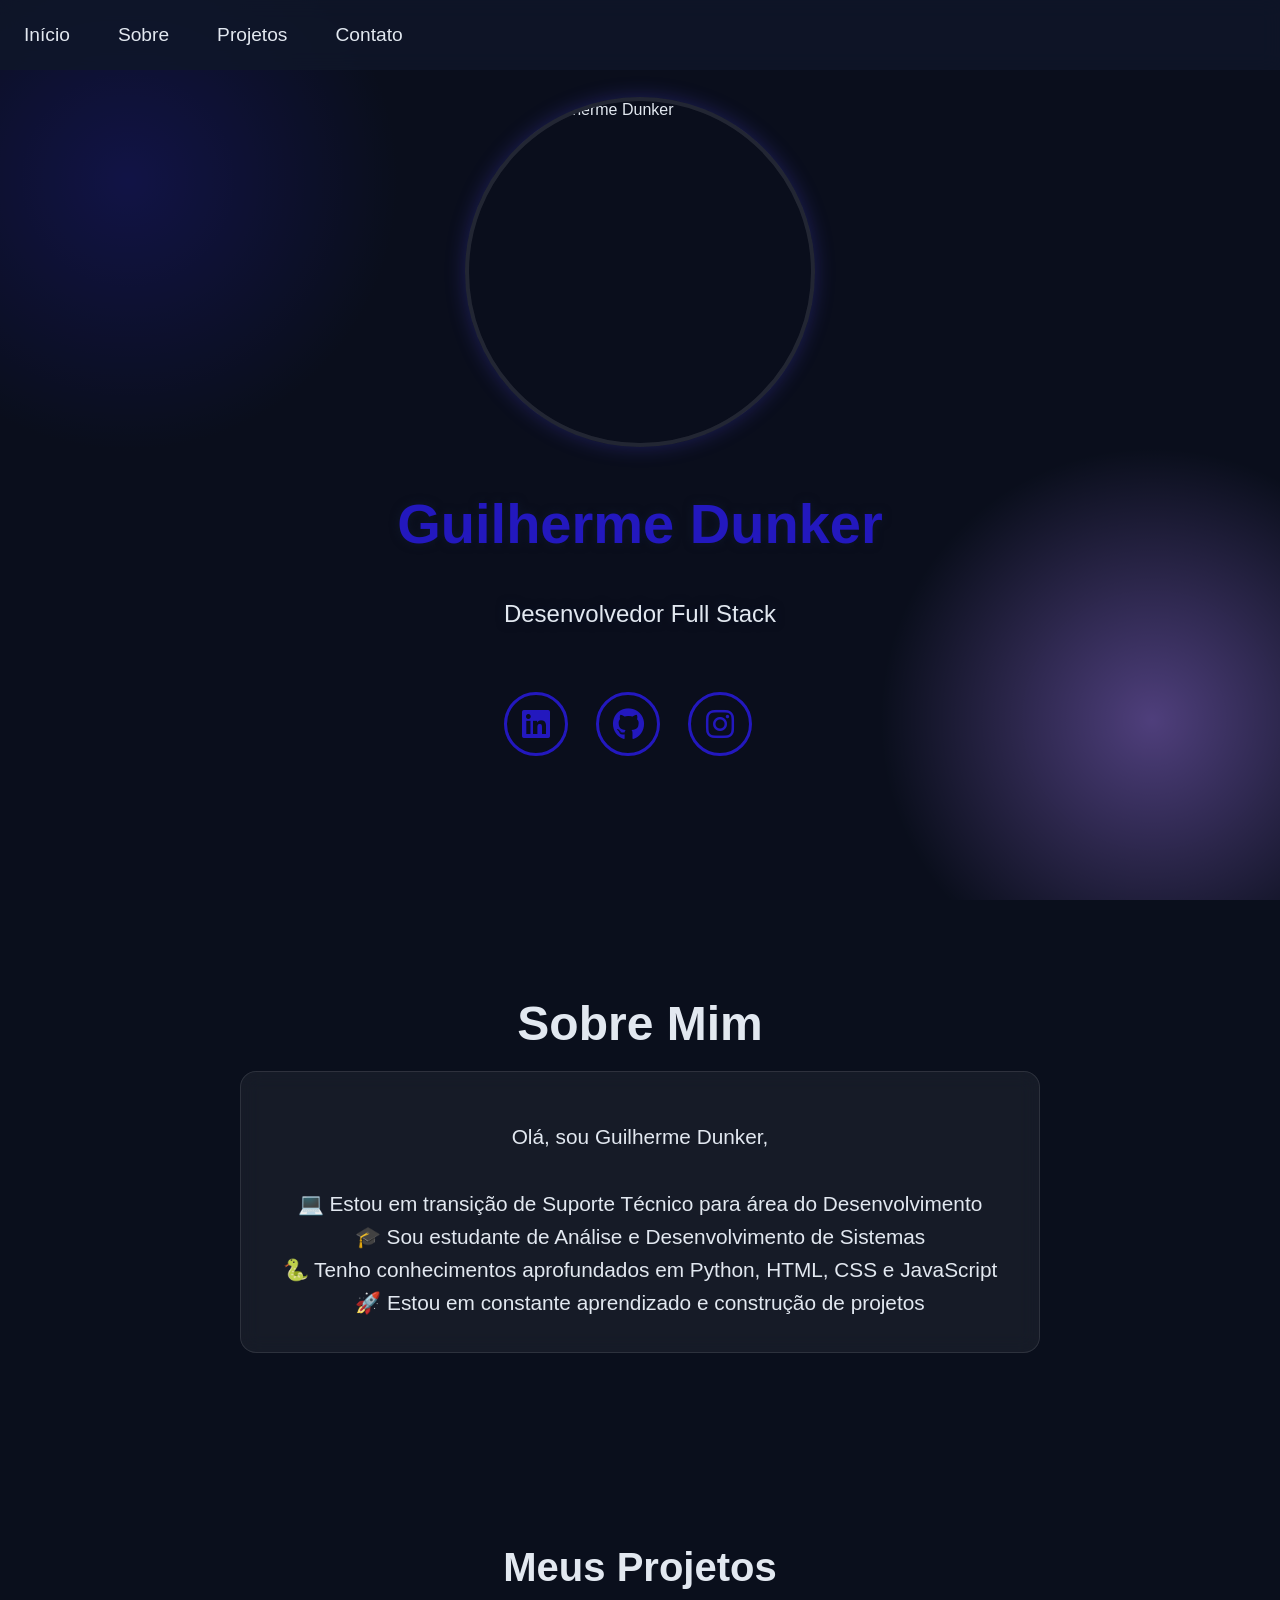
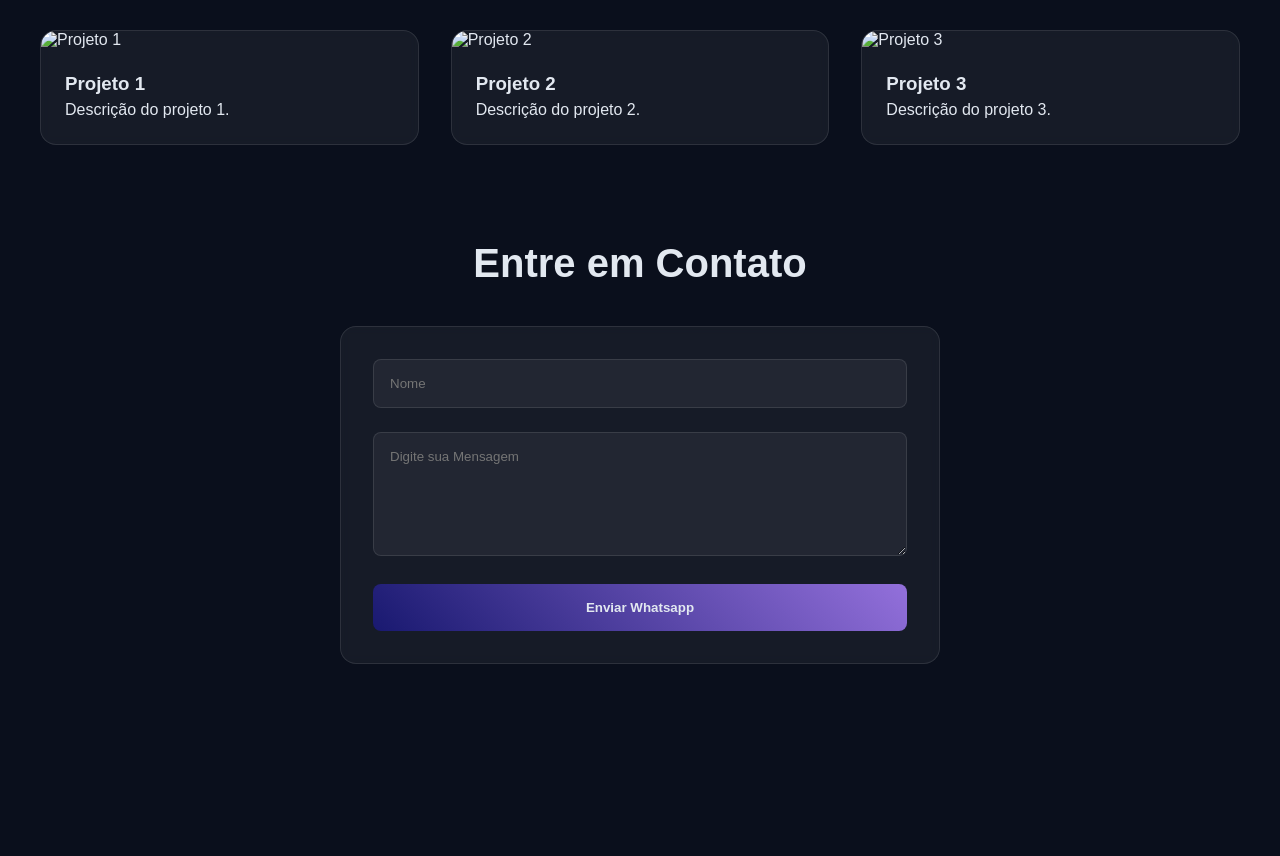
==== index.html @ 394ce0a0 "Add files via upload" ====
<!doctype html>
<html lang="pt-br">
  <head>
    <meta charset="UTF-8" />
    <meta name="viewport" content="width=device-width, initial-scale=1.0" />
    <link rel="stylesheet" href="style.css">
    <link
      rel="stylesheet"
      href="https://cdnjs.cloudflare.com/ajax/libs/font-awesome/6.5.2/css/all.min.css"
    />
    <title>Guilherme Dunker</title>
  </head>
  <body>
    <div class="particulas"></div>

    <nav class="navegacao">
      <ul class="menu">
        <li>
          <a href="#inicio" class="menu-link">Início</a>
        </li>
        <li>
          <a href="#sobre" class="menu-link">Sobre</a>
        </li>
        <li>
          <a href="#projetos" class="menu-link">Projetos</a>
        </li>
        <li>
          <a href="#contatos" class="menu-link">Contato</a>
        </li>
      </ul>
    </nav>

    <main id="inicio" class="cabecalho">
        <img src="./img/guilherme.jpeg" alt="Foto de Guilherme Dunker" class="foto-perfil"/>
        <h1>Guilherme Dunker</h1>
        <p class="cabecalho-sub-titulo">Desenvolvedor Full Stack</p>
        <div class="social-icons">
          <a href="https://www.linkedin.com/in/guilhermedunker/" target="_blank" rel="noopener noreferrer">
            <i class="fa-brands fa-linkedin"></i>
          </a>
          <a href="https://github.com/DunkerY" target="_blank" rel="noopener noreferrer">
            <i class="fa-brands fa-github"></i>
          </a>
          <a href="https://www.instagram.com/dunker_y/" target="_blank" rel="noopener noreferrer">
            <i class="fa-brands fa-instagram"></i>
          </a>
        </div>
    </main>
    <section id="sobre" class="sobre">
      <h2 class="sobre-titulo">Sobre Mim</h2>
      <div class="sobre-caixa">
        <p class="sobre-paragrafo">
          Olá, sou Guilherme Dunker,
          <br />
          <br />
          💻 Estou em transição de Suporte Técnico para área do Desenvolvimento
          <br />
          🎓 Sou estudante de Análise e Desenvolvimento de Sistemas
          <br />
          🐍 Tenho conhecimentos aprofundados em Python, HTML, CSS e JavaScript
          <br />
          🚀 Estou em constante aprendizado e construção de projetos
        </p>
      </div>
    </section>

    <section id="projetos" class="projetos">
      <h2 class="projetos-titulo">Meus Projetos</h2>
      <div class="projetos-caixa">

        <div class="projetos-card">
          <img src="./img/projeto1.jpg" alt="Projeto 1" class="projetos-imagem"/>
          <div class="caixa-textos-projeto">
            <h3 class="info-projetos">Projeto 1</h3>
            <p class="paragrafo-projetos">Descrição do projeto 1.</p>
          </div>
        </div>
        <div class="projetos-card">
          <img src="./img/projeto2.jpg" alt="Projeto 2" class="projetos-imagem"/>
          <div class="caixa-textos-projeto">
            <h3 class="info-projetos">Projeto 2</h3>
            <p class="paragrafo-projetos">Descrição do projeto 2.</p>
          </div>
        </div>
        <div class="projetos-card">
          <img src="./img/projeto3.jpg" alt="Projeto 3" class="projetos-imagem"/>
          <div class="caixa-textos-projeto">
            <h3 class="info-projetos">Projeto 3</h3>
            <p class="paragrafo-projetos">Descrição do projeto 3.</p>
          </div>
        </div>
      </div>


      <section id="contatos" class="contatos">
        <h2 class="contatos-titulo">Entre em Contato</h2>
        <form class="formulario-contato" id="formulario" onsubmit="enviarWhats(event)">
            <div class="grupo-form">
                <input placeholder="Nome" class="campo-form" id="nome">
            </div>
            <div class="grupo-form">
                <textarea class="campo-form" placeholder="Digite sua Mensagem" rows="6" id="mensagem"></textarea>
            </div>

            <button type="submit" class="botao-form">Enviar Whatsapp

            </button>
        </form>
      </section>

      <script>
        function enviarWhats(event) {
            event.preventDefault();
        const nome = document.getElementById('nome');
        const mensagem = document.getElementById('mensagem');
        const telefone = '5551999508807'
        const texto = `Olá, me chamo ${nome.value}, ${mensagem.value}`
        const msgFormatada = encodeURIComponent(texto);
        const url = `https://wa.me/${telefone}?text=${msgFormatada}`;
        window.open(url, '_blank');
        }


      </script>
  </body>
</html>
---- style.css ----
* {
  margin: 0;
  padding: 0;
  box-sizing: border-box;
  font-family: Verdana, sans-serif;
}

html {
  scroll-behavior: smooth;
}

:root {
  --primaria: #191970;
  --secundaria: #9370db;
  --escuro: #0f172a;
  --maisEscuro: #0a0f1c;
  --claro: #e2e8f0;
  --vidro: rgba(255, 255, 255, 0.1);
}

body {
  background: var(--maisEscuro);
  color: var(--claro);
}

.navegacao {
  position: fixed;
  top: 0;
  left: 0;
  width: 100%;
  background: rgb(15, 23, 42, 0.8);
  backdrop-filter: blur(10px);
  z-index: 100;
  display: flex;
  justify-content: space-between;
  align-items: center;
  padding: 1.5rem;
}

.menu {
  display: flex;
  justify-content: center;
  list-style: none;
  gap: 3rem;
}

.menu-link {
  text-decoration: none;
  color: var(--claro);
  font-size: 1.2rem;
  font-weight: 500;
  position: relative;
  padding: 0.5rem 0;
}

.menu-link::after {
  content: "";
  position: absolute;
  left: 0;
  bottom: 0;
  width: 0%;
  height: 2px;
  background: linear-gradient(90deg, var(--primaria), var(--secundaria));
  transition: width 0.3s ease;
}

.menu-link:hover::after {
  width: 100%;
}

.cabecalho {
  min-height: 100vh;
  display: flex;
  justify-content: center;
  align-items: center;
  flex-direction: column;
  gap: 1rem;
}

.foto-perfil {
  width: 350px;
  height: 350px;
  box-shadow: 0 0 20px rgba(79, 70, 229, 0.3);
  border-radius: 50%;
  border: 4px solid var(--vidro);
  animation: flutuar 5s ease-in-out infinite;
}

h1 {
  font-size: 3.5rem;
  color: #2318be;
  font-weight: bold;
  margin: 20px;
  padding: 0.5rem;
  border-radius: 8px;
  text-shadow: var(--escuro) 0px 0px 10px;
}

.cabecalho-sub-titulo {
  font-size: 1.5rem;
  color: var(--claro);
  font-weight: 500;
  text-shadow: var(--escuro) 0px 0px 10px;
}

.social-icons a {
  display: inline-flex;
  justify-content: center;
  align-items: center;
  width: 4rem;
  height: 4rem;
  background-color: transparent;
  border: 0.2rem solid #2318be;
  font-size: 2rem;
  border-radius: 50%;
  margin: 3rem 1.5rem 3rem 0;
  transition: 0.3s ease;
  color: #2318be;
  text-decoration: none;
}

.social-icons a:hover {
  color: black;
  transform: scale(1.3) translateY(-5px);
  background-color: #2318be;
  box-shadow: 0 0 25px #2318be;
}
.sobre {
  padding: 6rem 2rem;
}

.sobre-titulo {
  font-size: 3rem;
  color: var(--claro);
  font-weight: bold;
  text-align: center;
  margin-bottom: 20px;
}

.sobre-caixa {
  padding: 2rem;
  max-width: 800px;
  margin: 0 auto;
  border-radius: 16px;
  border: 1px solid var(--vidro);
  backdrop-filter: blur(10px);
  background: rgba(255, 255, 255, 0.05);
}

.sobre-paragrafo {
  text-align: center;
  font-size: 1.3rem;
  color: var(--claro);
  line-height: 1.6;
  margin-top: 1rem;
}

.projetos {
  padding: 6rem 2rem;
}

.projetos-titulo {
  text-align: center;
  font-size: 2.5rem;
  margin-bottom: 40px;
}

.projetos-card:hover {
  box-shadow: 0 10px 20px rgba(79, 70, 229, 0.2);
  transform: translateY(-10px) scale(1.03);
}
.projetos-caixa {
  display: grid;
  grid-template-columns: repeat(auto-fit, minmax(300px, 1fr));
  gap: 2rem;
  max-width: 1200px;
  margin: 0 auto;
}

.projetos-imagem {
  height: 200px;
  width: 100%;
  object-fit: cover;
}

.info-projetos {
  margin-bottom: 5px;
}

.projetos-card {
  background: rgba(255, 255, 255, 0.05);
  border-radius: 16px;
  backdrop-filter: blur(5px);
  border: 1px solid var(--vidro);
  overflow: hidden;
  transition: all 0.5s ease;
  cursor: pointer;
}

.paragrafo-projetos {
  color: rgba (226, 232, 240, 0.8);
  line-height: 1.25rem;
}

.caixa-textos-projeto {
  padding: 1.5rem;
}

.contatos {
  padding: 6rem 2rem;
}

.contatos-titulo {
  text-align: center;
  font-size: 2.5rem;
  margin-bottom: 40px;
}

.formulario-contato {
  max-width: 600px;
  margin: 0 auto;
  background: rgba(255, 255, 255, 0.05);
  backdrop-filter: blur(5px);
  padding: 2rem;
  border: 1px solid var(--vidro);
  border-radius: 16px;
}

.grupo-form {
  margin-bottom: 1.5rem;
}

.campo-form {
  width: 100%;
  padding: 1rem;
  background: rgba(255, 255, 255, 0.05);
  border-radius: 8px;
  color: var(--claro);
  border: 1px solid var(--vidro);
  outline: none;
}

.campo-form:focus {
  border-color: var(--secundaria);
  box-shadow: 0 0 10px rgba(79, 70, 229, 0.3);
}

.botao-form {
  color: var(--claro);
  background: linear-gradient(45deg, var(--primaria), var(--secundaria));
  border: none;
  border-radius: 8px;
  padding: 1rem 2rem;
  cursor: pointer;
  font-weight: bold;
  width: 100%;
  transition: all 0.5 ease;
}

.botao-form:hover {
  transform: translateY(-4px);
  box-shadow: 0 5px 15px rgba(79, 70, 229, 0.4);
}

.particulas {
  position: fixed;
  top: 0;
  left: 0;
  width: 100%;
  height: 100%;
  z-index: -1;
  opacity: 0.5;
  background:
    radial-gradient(circle at 10% 20%, var(--primaria) 0%, transparent 20%),
    radial-gradient(circle at 90% 80%, var(--secundaria) 0%, transparent 20%),
    var(--maisEscuro);
}

@keyframes flutuar {
  0%,
  100% {
    transform: translateY(0);
  }
  50% {
    transform: translateY(-20px);
  }
}
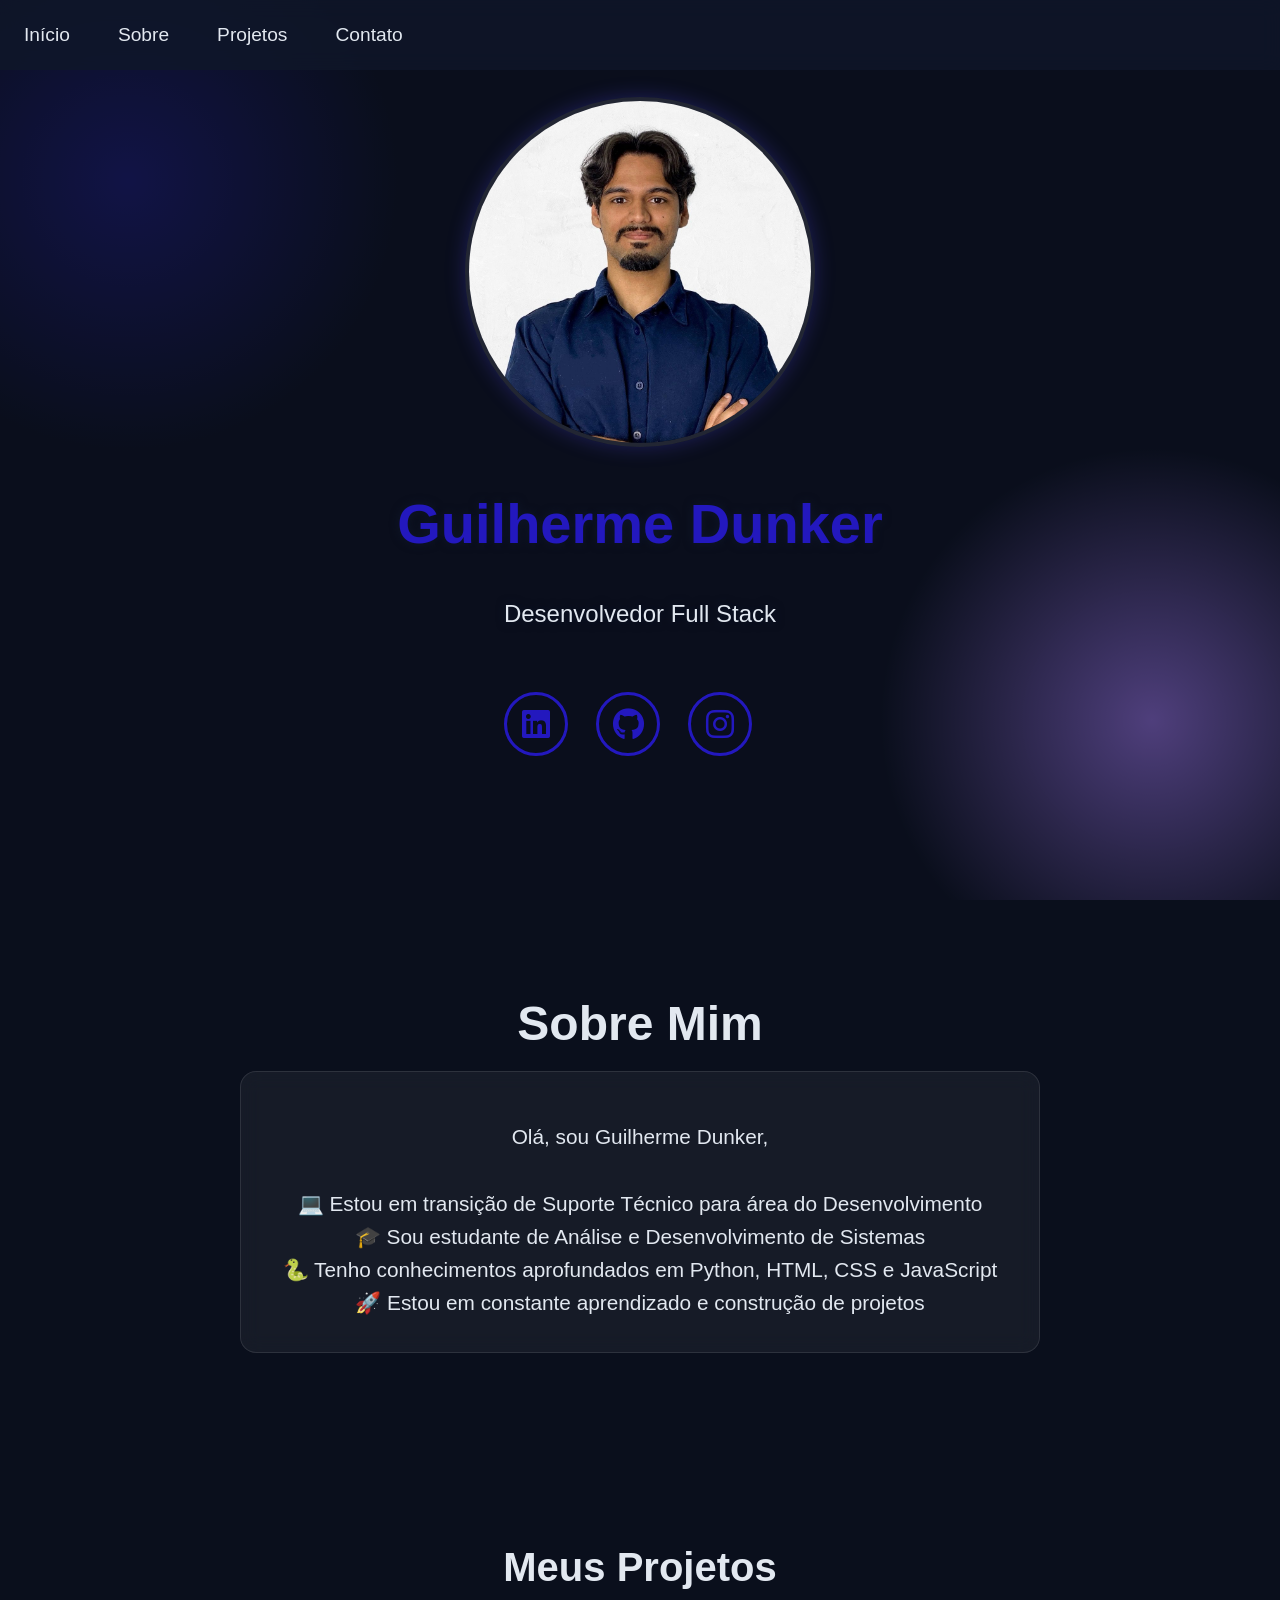
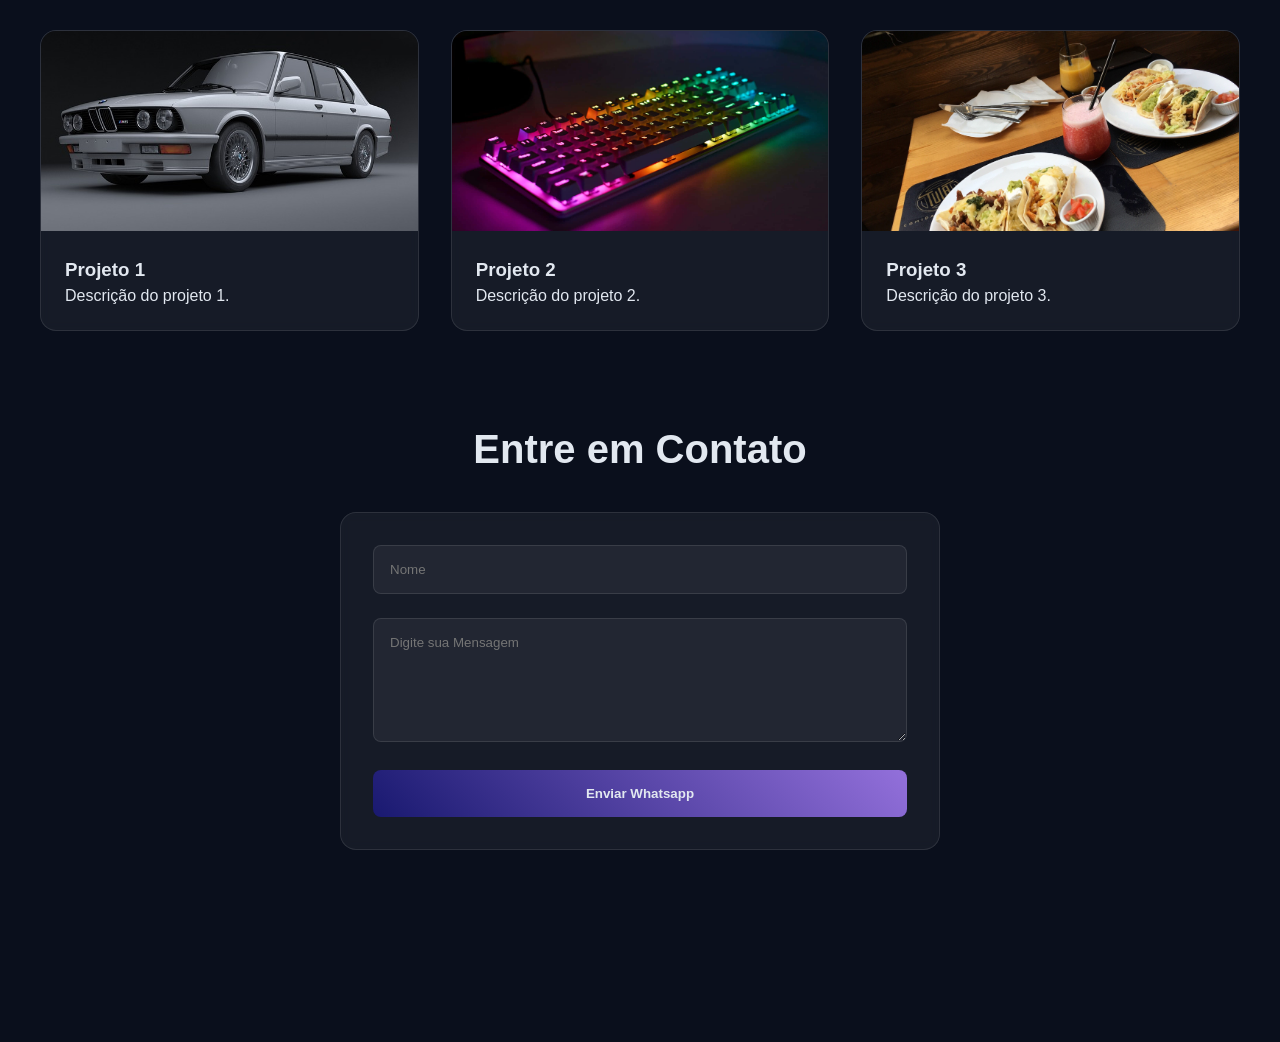
==== commit d3445961: "Fix HTML formatting and update image paths" ====
--- a/index.html
+++ b/index.html
@@ -31,7 +31,7 @@
     </nav>
 
     <main id="inicio" class="cabecalho">
-        <img src="./img/guilherme.jpeg" alt="Foto de Guilherme Dunker" class="foto-perfil"/>
+        <img src="./img/Guilherme.jpeg" alt="Foto de Guilherme Dunker" class="foto-perfil"/>
         <h1>Guilherme Dunker</h1>
         <p class="cabecalho-sub-titulo">Desenvolvedor Full Stack</p>
         <div class="social-icons">
@@ -69,21 +69,21 @@
       <div class="projetos-caixa">
 
         <div class="projetos-card">
-          <img src="./img/projeto1.jpg" alt="Projeto 1" class="projetos-imagem"/>
+          <img src="./img/Projeto1.jpg" alt="Projeto 1" class="projetos-imagem"/>
           <div class="caixa-textos-projeto">
             <h3 class="info-projetos">Projeto 1</h3>
             <p class="paragrafo-projetos">Descrição do projeto 1.</p>
           </div>
         </div>
         <div class="projetos-card">
-          <img src="./img/projeto2.jpg" alt="Projeto 2" class="projetos-imagem"/>
+          <img src="./img/Projeto2.jpg" alt="Projeto 2" class="projetos-imagem"/>
           <div class="caixa-textos-projeto">
             <h3 class="info-projetos">Projeto 2</h3>
             <p class="paragrafo-projetos">Descrição do projeto 2.</p>
           </div>
         </div>
         <div class="projetos-card">
-          <img src="./img/projeto3.jpg" alt="Projeto 3" class="projetos-imagem"/>
+          <img src="./img/Projeto3.jpg" alt="Projeto 3" class="projetos-imagem"/>
           <div class="caixa-textos-projeto">
             <h3 class="info-projetos">Projeto 3</h3>
             <p class="paragrafo-projetos">Descrição do projeto 3.</p>
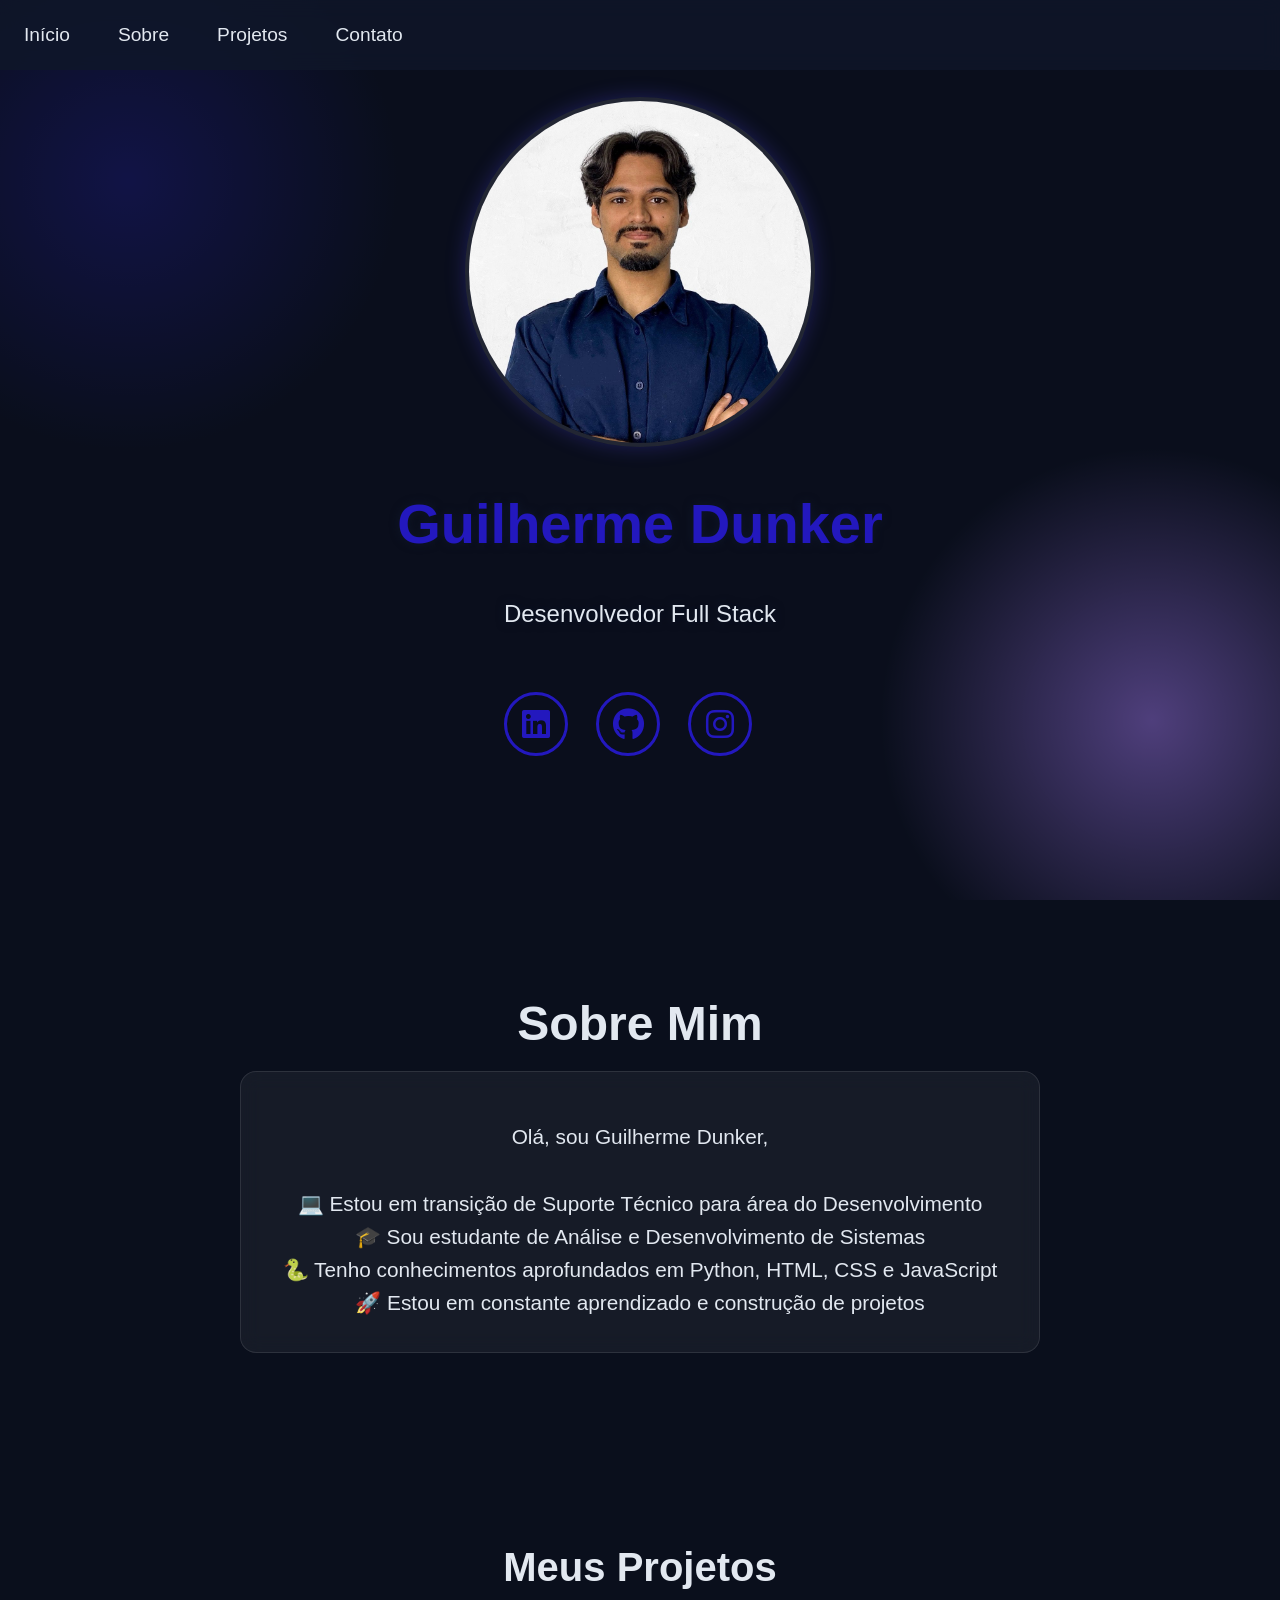
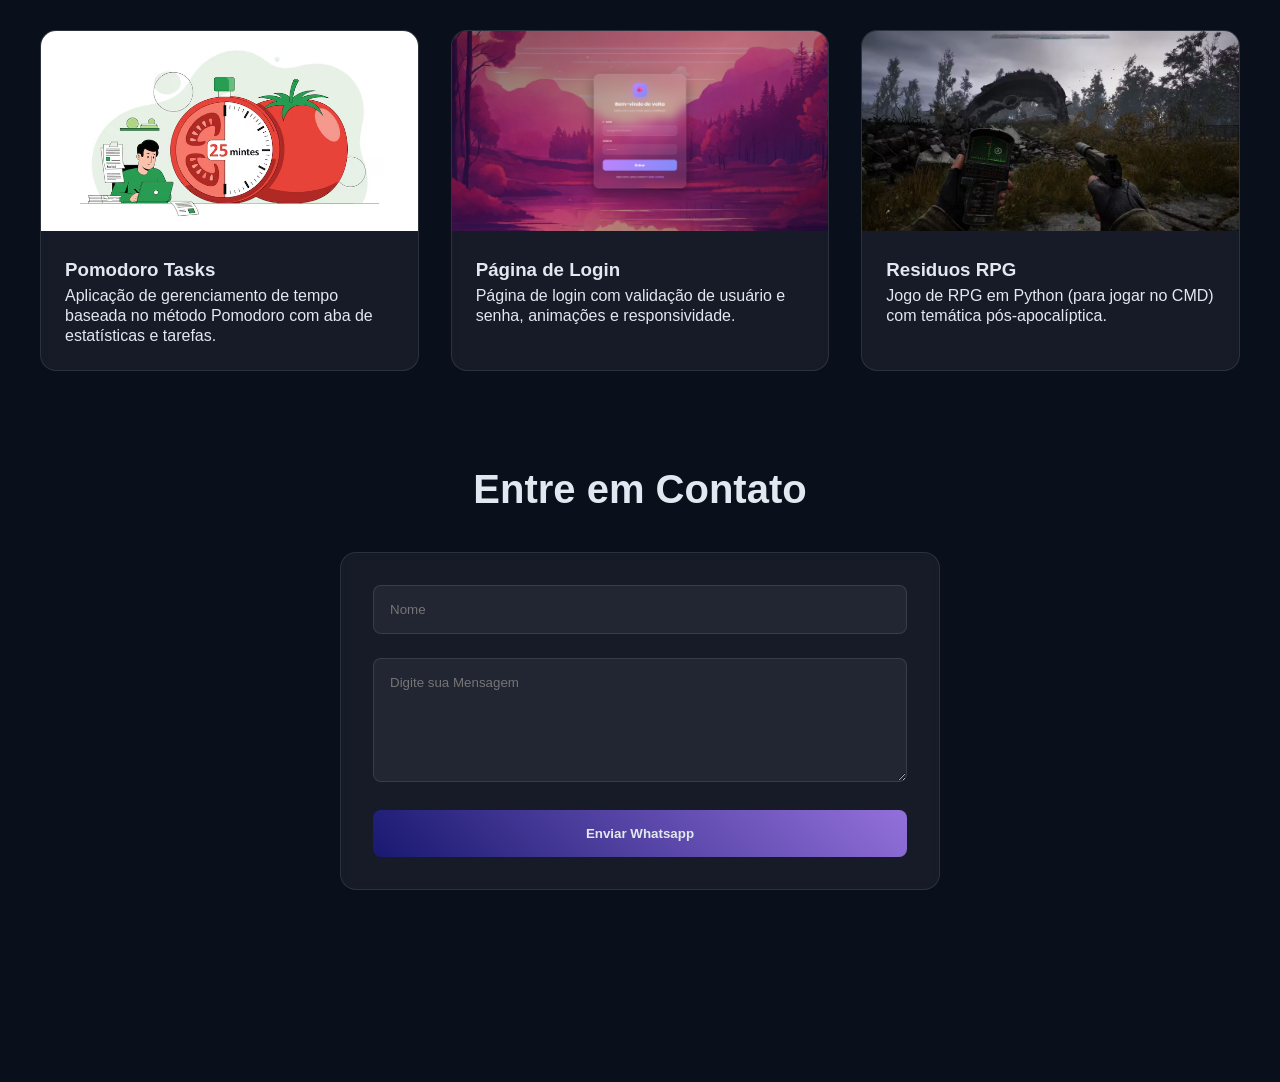
==== commit 3cd1b361: "Primeiro commit via terminal" ====
--- a/index.html
+++ b/index.html
@@ -1,126 +1,129 @@
-<!doctype html>
-<html lang="pt-br">
-  <head>
-    <meta charset="UTF-8" />
-    <meta name="viewport" content="width=device-width, initial-scale=1.0" />
-    <link rel="stylesheet" href="style.css">
-    <link
-      rel="stylesheet"
-      href="https://cdnjs.cloudflare.com/ajax/libs/font-awesome/6.5.2/css/all.min.css"
-    />
-    <title>Guilherme Dunker</title>
-  </head>
-  <body>
-    <div class="particulas"></div>
-
-    <nav class="navegacao">
-      <ul class="menu">
-        <li>
-          <a href="#inicio" class="menu-link">Início</a>
-        </li>
-        <li>
-          <a href="#sobre" class="menu-link">Sobre</a>
-        </li>
-        <li>
-          <a href="#projetos" class="menu-link">Projetos</a>
-        </li>
-        <li>
-          <a href="#contatos" class="menu-link">Contato</a>
-        </li>
-      </ul>
-    </nav>
-
-    <main id="inicio" class="cabecalho">
-        <img src="./img/Guilherme.jpeg" alt="Foto de Guilherme Dunker" class="foto-perfil"/>
-        <h1>Guilherme Dunker</h1>
-        <p class="cabecalho-sub-titulo">Desenvolvedor Full Stack</p>
-        <div class="social-icons">
-          <a href="https://www.linkedin.com/in/guilhermedunker/" target="_blank" rel="noopener noreferrer">
-            <i class="fa-brands fa-linkedin"></i>
-          </a>
-          <a href="https://github.com/DunkerY" target="_blank" rel="noopener noreferrer">
-            <i class="fa-brands fa-github"></i>
-          </a>
-          <a href="https://www.instagram.com/dunker_y/" target="_blank" rel="noopener noreferrer">
-            <i class="fa-brands fa-instagram"></i>
-          </a>
-        </div>
-    </main>
-    <section id="sobre" class="sobre">
-      <h2 class="sobre-titulo">Sobre Mim</h2>
-      <div class="sobre-caixa">
-        <p class="sobre-paragrafo">
-          Olá, sou Guilherme Dunker,
-          <br />
-          <br />
-          💻 Estou em transição de Suporte Técnico para área do Desenvolvimento
-          <br />
-          🎓 Sou estudante de Análise e Desenvolvimento de Sistemas
-          <br />
-          🐍 Tenho conhecimentos aprofundados em Python, HTML, CSS e JavaScript
-          <br />
-          🚀 Estou em constante aprendizado e construção de projetos
-        </p>
-      </div>
-    </section>
-
-    <section id="projetos" class="projetos">
-      <h2 class="projetos-titulo">Meus Projetos</h2>
-      <div class="projetos-caixa">
-
-        <div class="projetos-card">
-          <img src="./img/Projeto1.jpg" alt="Projeto 1" class="projetos-imagem"/>
-          <div class="caixa-textos-projeto">
-            <h3 class="info-projetos">Projeto 1</h3>
-            <p class="paragrafo-projetos">Descrição do projeto 1.</p>
-          </div>
-        </div>
-        <div class="projetos-card">
-          <img src="./img/Projeto2.jpg" alt="Projeto 2" class="projetos-imagem"/>
-          <div class="caixa-textos-projeto">
-            <h3 class="info-projetos">Projeto 2</h3>
-            <p class="paragrafo-projetos">Descrição do projeto 2.</p>
-          </div>
-        </div>
-        <div class="projetos-card">
-          <img src="./img/Projeto3.jpg" alt="Projeto 3" class="projetos-imagem"/>
-          <div class="caixa-textos-projeto">
-            <h3 class="info-projetos">Projeto 3</h3>
-            <p class="paragrafo-projetos">Descrição do projeto 3.</p>
-          </div>
-        </div>
-      </div>
-
-
-      <section id="contatos" class="contatos">
-        <h2 class="contatos-titulo">Entre em Contato</h2>
-        <form class="formulario-contato" id="formulario" onsubmit="enviarWhats(event)">
-            <div class="grupo-form">
-                <input placeholder="Nome" class="campo-form" id="nome">
-            </div>
-            <div class="grupo-form">
-                <textarea class="campo-form" placeholder="Digite sua Mensagem" rows="6" id="mensagem"></textarea>
-            </div>
-
-            <button type="submit" class="botao-form">Enviar Whatsapp
-
-            </button>
-        </form>
-      </section>
-
-      <script>
-        function enviarWhats(event) {
-            event.preventDefault();
-        const nome = document.getElementById('nome');
-        const mensagem = document.getElementById('mensagem');
-        const telefone = '5551999508807'
-        const texto = `Olá, me chamo ${nome.value}, ${mensagem.value}`
-        const msgFormatada = encodeURIComponent(texto);
-        const url = `https://wa.me/${telefone}?text=${msgFormatada}`;
-        window.open(url, '_blank');
-        }
-
-
-      </script>
-  </body>
-</html>
+<!doctype html>
+<html lang="pt-br">
+  <head>
+    <meta charset="UTF-8" />
+    <meta name="viewport" content="width=device-width, initial-scale=1.0" />
+    <link rel="stylesheet" href="style.css">
+    <link
+      rel="stylesheet"
+      href="https://cdnjs.cloudflare.com/ajax/libs/font-awesome/6.5.2/css/all.min.css"
+    />
+    <title>Guilherme Dunker</title>
+  </head>
+  <body>
+    <div class="particulas"></div>
+
+    <nav class="navegacao">
+      <ul class="menu">
+        <li>
+          <a href="#inicio" class="menu-link">Início</a>
+        </li>
+        <li>
+          <a href="#sobre" class="menu-link">Sobre</a>
+        </li>
+        <li>
+          <a href="#projetos" class="menu-link">Projetos</a>
+        </li>
+        <li>
+          <a href="#contatos" class="menu-link">Contato</a>
+        </li>
+      </ul>
+    </nav>
+
+    <main id="inicio" class="cabecalho">
+        <img src="./img/guilherme.jpeg" alt="Foto de Guilherme Dunker" class="foto-perfil"/>
+        <h1>Guilherme Dunker</h1>
+        <p class="cabecalho-sub-titulo">Desenvolvedor Full Stack</p>
+        <div class="social-icons">
+          <a href="https://www.linkedin.com/in/guilhermedunker/" target="_blank" rel="noopener noreferrer">
+            <i class="fa-brands fa-linkedin"></i>
+          </a>
+          <a href="https://github.com/DunkerY" target="_blank" rel="noopener noreferrer">
+            <i class="fa-brands fa-github"></i>
+          </a>
+          <a href="https://www.instagram.com/dunker_y/" target="_blank" rel="noopener noreferrer">
+            <i class="fa-brands fa-instagram"></i>
+          </a>
+        </div>
+    </main>
+    <section id="sobre" class="sobre">
+      <h2 class="sobre-titulo">Sobre Mim</h2>
+      <div class="sobre-caixa">
+        <p class="sobre-paragrafo">
+          Olá, sou Guilherme Dunker,
+          <br />
+          <br />
+          💻 Estou em transição de Suporte Técnico para área do Desenvolvimento
+          <br />
+          🎓 Sou estudante de Análise e Desenvolvimento de Sistemas
+          <br />
+          🐍 Tenho conhecimentos aprofundados em Python, HTML, CSS e JavaScript
+          <br />
+          🚀 Estou em constante aprendizado e construção de projetos
+        </p>
+      </div>
+    </section>
+
+    <section id="projetos" class="projetos">
+      <h2 class="projetos-titulo">Meus Projetos</h2>
+      <div class="projetos-caixa">
+
+        <div class="projetos-card">
+          <a href="https://github.com/DunkerY/pomodoro_tasks" target="_blank" rel="noopener noreferrer"></a>
+          <img src="./img/projeto1.jpg" alt="Projeto 1" class="projetos-imagem"/>
+          <div class="caixa-textos-projeto">
+            <h3 class="info-projetos">Pomodoro Tasks</h3>
+            <p class="paragrafo-projetos">Aplicação de gerenciamento de tempo baseada no método Pomodoro com aba de estatísticas e tarefas.</p>
+          </div>
+        </div>
+        <div class="projetos-card">
+          <a href="https://github.com/DunkerY/projeto_login" target="_blank" rel="noopener noreferrer"></a>
+          <img src="./img/projeto2.jpg" alt="Projeto 2" class="projetos-imagem"/>
+          <div class="caixa-textos-projeto">
+            <h3 class="info-projetos">Página de Login</h3>
+            <p class="paragrafo-projetos">Página de login com validação de usuário e senha, animações e responsividade.</p>
+          </div>
+        </div>
+        <div class="projetos-card">
+          <a href="https://github.com/DunkerY/residuos_rpg" target="_blank" rel="noopener noreferrer"></a>
+          <img src="./img/projeto3.jpg" alt="Projeto 3" class="projetos-imagem"/>
+          <div class="caixa-textos-projeto">
+            <h3 class="info-projetos">Residuos RPG</h3>
+            <p class="paragrafo-projetos">Jogo de RPG em Python (para jogar no CMD) com temática pós-apocalíptica.</p>
+          </div>
+        </div>
+      </div>
+
+
+      <section id="contatos" class="contatos">
+        <h2 class="contatos-titulo">Entre em Contato</h2>
+        <form class="formulario-contato" id="formulario" onsubmit="enviarWhats(event)">
+            <div class="grupo-form">
+                <input placeholder="Nome" class="campo-form" id="nome">
+            </div>
+            <div class="grupo-form">
+                <textarea class="campo-form" placeholder="Digite sua Mensagem" rows="6" id="mensagem"></textarea>
+            </div>
+
+            <button type="submit" class="botao-form">Enviar Whatsapp
+
+            </button>
+        </form>
+      </section>
+
+      <script>
+        function enviarWhats(event) {
+            event.preventDefault();
+        const nome = document.getElementById('nome');
+        const mensagem = document.getElementById('mensagem');
+        const telefone = '5551999508807'
+        const texto = `Olá, me chamo ${nome.value}, ${mensagem.value}`
+        const msgFormatada = encodeURIComponent(texto);
+        const url = `https://wa.me/${telefone}?text=${msgFormatada}`;
+        window.open(url, '_blank');
+        }
+
+
+      </script>
+  </body>
+</html>
--- a/style.css
+++ b/style.css
@@ -1,287 +1,287 @@
-* {
-  margin: 0;
-  padding: 0;
-  box-sizing: border-box;
-  font-family: Verdana, sans-serif;
-}
-
-html {
-  scroll-behavior: smooth;
-}
-
-:root {
-  --primaria: #191970;
-  --secundaria: #9370db;
-  --escuro: #0f172a;
-  --maisEscuro: #0a0f1c;
-  --claro: #e2e8f0;
-  --vidro: rgba(255, 255, 255, 0.1);
-}
-
-body {
-  background: var(--maisEscuro);
-  color: var(--claro);
-}
-
-.navegacao {
-  position: fixed;
-  top: 0;
-  left: 0;
-  width: 100%;
-  background: rgb(15, 23, 42, 0.8);
-  backdrop-filter: blur(10px);
-  z-index: 100;
-  display: flex;
-  justify-content: space-between;
-  align-items: center;
-  padding: 1.5rem;
-}
-
-.menu {
-  display: flex;
-  justify-content: center;
-  list-style: none;
-  gap: 3rem;
-}
-
-.menu-link {
-  text-decoration: none;
-  color: var(--claro);
-  font-size: 1.2rem;
-  font-weight: 500;
-  position: relative;
-  padding: 0.5rem 0;
-}
-
-.menu-link::after {
-  content: "";
-  position: absolute;
-  left: 0;
-  bottom: 0;
-  width: 0%;
-  height: 2px;
-  background: linear-gradient(90deg, var(--primaria), var(--secundaria));
-  transition: width 0.3s ease;
-}
-
-.menu-link:hover::after {
-  width: 100%;
-}
-
-.cabecalho {
-  min-height: 100vh;
-  display: flex;
-  justify-content: center;
-  align-items: center;
-  flex-direction: column;
-  gap: 1rem;
-}
-
-.foto-perfil {
-  width: 350px;
-  height: 350px;
-  box-shadow: 0 0 20px rgba(79, 70, 229, 0.3);
-  border-radius: 50%;
-  border: 4px solid var(--vidro);
-  animation: flutuar 5s ease-in-out infinite;
-}
-
-h1 {
-  font-size: 3.5rem;
-  color: #2318be;
-  font-weight: bold;
-  margin: 20px;
-  padding: 0.5rem;
-  border-radius: 8px;
-  text-shadow: var(--escuro) 0px 0px 10px;
-}
-
-.cabecalho-sub-titulo {
-  font-size: 1.5rem;
-  color: var(--claro);
-  font-weight: 500;
-  text-shadow: var(--escuro) 0px 0px 10px;
-}
-
-.social-icons a {
-  display: inline-flex;
-  justify-content: center;
-  align-items: center;
-  width: 4rem;
-  height: 4rem;
-  background-color: transparent;
-  border: 0.2rem solid #2318be;
-  font-size: 2rem;
-  border-radius: 50%;
-  margin: 3rem 1.5rem 3rem 0;
-  transition: 0.3s ease;
-  color: #2318be;
-  text-decoration: none;
-}
-
-.social-icons a:hover {
-  color: black;
-  transform: scale(1.3) translateY(-5px);
-  background-color: #2318be;
-  box-shadow: 0 0 25px #2318be;
-}
-.sobre {
-  padding: 6rem 2rem;
-}
-
-.sobre-titulo {
-  font-size: 3rem;
-  color: var(--claro);
-  font-weight: bold;
-  text-align: center;
-  margin-bottom: 20px;
-}
-
-.sobre-caixa {
-  padding: 2rem;
-  max-width: 800px;
-  margin: 0 auto;
-  border-radius: 16px;
-  border: 1px solid var(--vidro);
-  backdrop-filter: blur(10px);
-  background: rgba(255, 255, 255, 0.05);
-}
-
-.sobre-paragrafo {
-  text-align: center;
-  font-size: 1.3rem;
-  color: var(--claro);
-  line-height: 1.6;
-  margin-top: 1rem;
-}
-
-.projetos {
-  padding: 6rem 2rem;
-}
-
-.projetos-titulo {
-  text-align: center;
-  font-size: 2.5rem;
-  margin-bottom: 40px;
-}
-
-.projetos-card:hover {
-  box-shadow: 0 10px 20px rgba(79, 70, 229, 0.2);
-  transform: translateY(-10px) scale(1.03);
-}
-.projetos-caixa {
-  display: grid;
-  grid-template-columns: repeat(auto-fit, minmax(300px, 1fr));
-  gap: 2rem;
-  max-width: 1200px;
-  margin: 0 auto;
-}
-
-.projetos-imagem {
-  height: 200px;
-  width: 100%;
-  object-fit: cover;
-}
-
-.info-projetos {
-  margin-bottom: 5px;
-}
-
-.projetos-card {
-  background: rgba(255, 255, 255, 0.05);
-  border-radius: 16px;
-  backdrop-filter: blur(5px);
-  border: 1px solid var(--vidro);
-  overflow: hidden;
-  transition: all 0.5s ease;
-  cursor: pointer;
-}
-
-.paragrafo-projetos {
-  color: rgba (226, 232, 240, 0.8);
-  line-height: 1.25rem;
-}
-
-.caixa-textos-projeto {
-  padding: 1.5rem;
-}
-
-.contatos {
-  padding: 6rem 2rem;
-}
-
-.contatos-titulo {
-  text-align: center;
-  font-size: 2.5rem;
-  margin-bottom: 40px;
-}
-
-.formulario-contato {
-  max-width: 600px;
-  margin: 0 auto;
-  background: rgba(255, 255, 255, 0.05);
-  backdrop-filter: blur(5px);
-  padding: 2rem;
-  border: 1px solid var(--vidro);
-  border-radius: 16px;
-}
-
-.grupo-form {
-  margin-bottom: 1.5rem;
-}
-
-.campo-form {
-  width: 100%;
-  padding: 1rem;
-  background: rgba(255, 255, 255, 0.05);
-  border-radius: 8px;
-  color: var(--claro);
-  border: 1px solid var(--vidro);
-  outline: none;
-}
-
-.campo-form:focus {
-  border-color: var(--secundaria);
-  box-shadow: 0 0 10px rgba(79, 70, 229, 0.3);
-}
-
-.botao-form {
-  color: var(--claro);
-  background: linear-gradient(45deg, var(--primaria), var(--secundaria));
-  border: none;
-  border-radius: 8px;
-  padding: 1rem 2rem;
-  cursor: pointer;
-  font-weight: bold;
-  width: 100%;
-  transition: all 0.5 ease;
-}
-
-.botao-form:hover {
-  transform: translateY(-4px);
-  box-shadow: 0 5px 15px rgba(79, 70, 229, 0.4);
-}
-
-.particulas {
-  position: fixed;
-  top: 0;
-  left: 0;
-  width: 100%;
-  height: 100%;
-  z-index: -1;
-  opacity: 0.5;
-  background:
-    radial-gradient(circle at 10% 20%, var(--primaria) 0%, transparent 20%),
-    radial-gradient(circle at 90% 80%, var(--secundaria) 0%, transparent 20%),
-    var(--maisEscuro);
-}
-
-@keyframes flutuar {
-  0%,
-  100% {
-    transform: translateY(0);
-  }
-  50% {
-    transform: translateY(-20px);
-  }
-}
+* {
+  margin: 0;
+  padding: 0;
+  box-sizing: border-box;
+  font-family: Verdana, sans-serif;
+}
+
+html {
+  scroll-behavior: smooth;
+}
+
+:root {
+  --primaria: #191970;
+  --secundaria: #9370db;
+  --escuro: #0f172a;
+  --maisEscuro: #0a0f1c;
+  --claro: #e2e8f0;
+  --vidro: rgba(255, 255, 255, 0.1);
+}
+
+body {
+  background: var(--maisEscuro);
+  color: var(--claro);
+}
+
+.navegacao {
+  position: fixed;
+  top: 0;
+  left: 0;
+  width: 100%;
+  background: rgb(15, 23, 42, 0.8);
+  backdrop-filter: blur(10px);
+  z-index: 100;
+  display: flex;
+  justify-content: space-between;
+  align-items: center;
+  padding: 1.5rem;
+}
+
+.menu {
+  display: flex;
+  justify-content: center;
+  list-style: none;
+  gap: 3rem;
+}
+
+.menu-link {
+  text-decoration: none;
+  color: var(--claro);
+  font-size: 1.2rem;
+  font-weight: 500;
+  position: relative;
+  padding: 0.5rem 0;
+}
+
+.menu-link::after {
+  content: "";
+  position: absolute;
+  left: 0;
+  bottom: 0;
+  width: 0%;
+  height: 2px;
+  background: linear-gradient(90deg, var(--primaria), var(--secundaria));
+  transition: width 0.3s ease;
+}
+
+.menu-link:hover::after {
+  width: 100%;
+}
+
+.cabecalho {
+  min-height: 100vh;
+  display: flex;
+  justify-content: center;
+  align-items: center;
+  flex-direction: column;
+  gap: 1rem;
+}
+
+.foto-perfil {
+  width: 350px;
+  height: 350px;
+  box-shadow: 0 0 20px rgba(79, 70, 229, 0.3);
+  border-radius: 50%;
+  border: 4px solid var(--vidro);
+  animation: flutuar 5s ease-in-out infinite;
+}
+
+h1 {
+  font-size: 3.5rem;
+  color: #2318be;
+  font-weight: bold;
+  margin: 20px;
+  padding: 0.5rem;
+  border-radius: 8px;
+  text-shadow: var(--escuro) 0px 0px 10px;
+}
+
+.cabecalho-sub-titulo {
+  font-size: 1.5rem;
+  color: var(--claro);
+  font-weight: 500;
+  text-shadow: var(--escuro) 0px 0px 10px;
+}
+
+.social-icons a {
+  display: inline-flex;
+  justify-content: center;
+  align-items: center;
+  width: 4rem;
+  height: 4rem;
+  background-color: transparent;
+  border: 0.2rem solid #2318be;
+  font-size: 2rem;
+  border-radius: 50%;
+  margin: 3rem 1.5rem 3rem 0;
+  transition: 0.3s ease;
+  color: #2318be;
+  text-decoration: none;
+}
+
+.social-icons a:hover {
+  color: black;
+  transform: scale(1.3) translateY(-5px);
+  background-color: #2318be;
+  box-shadow: 0 0 25px #2318be;
+}
+.sobre {
+  padding: 6rem 2rem;
+}
+
+.sobre-titulo {
+  font-size: 3rem;
+  color: var(--claro);
+  font-weight: bold;
+  text-align: center;
+  margin-bottom: 20px;
+}
+
+.sobre-caixa {
+  padding: 2rem;
+  max-width: 800px;
+  margin: 0 auto;
+  border-radius: 16px;
+  border: 1px solid var(--vidro);
+  backdrop-filter: blur(10px);
+  background: rgba(255, 255, 255, 0.05);
+}
+
+.sobre-paragrafo {
+  text-align: center;
+  font-size: 1.3rem;
+  color: var(--claro);
+  line-height: 1.6;
+  margin-top: 1rem;
+}
+
+.projetos {
+  padding: 6rem 2rem;
+}
+
+.projetos-titulo {
+  text-align: center;
+  font-size: 2.5rem;
+  margin-bottom: 40px;
+}
+
+.projetos-card:hover {
+  box-shadow: 0 10px 20px rgba(79, 70, 229, 0.2);
+  transform: translateY(-10px) scale(1.03);
+}
+.projetos-caixa {
+  display: grid;
+  grid-template-columns: repeat(auto-fit, minmax(300px, 1fr));
+  gap: 2rem;
+  max-width: 1200px;
+  margin: 0 auto;
+}
+
+.projetos-imagem {
+  height: 200px;
+  width: 100%;
+  object-fit: cover;
+}
+
+.info-projetos {
+  margin-bottom: 5px;
+}
+
+.projetos-card {
+  background: rgba(255, 255, 255, 0.05);
+  border-radius: 16px;
+  backdrop-filter: blur(5px);
+  border: 1px solid var(--vidro);
+  overflow: hidden;
+  transition: all 0.5s ease;
+  cursor: pointer;
+}
+
+.paragrafo-projetos {
+  color: rgba (226, 232, 240, 0.8);
+  line-height: 1.25rem;
+}
+
+.caixa-textos-projeto {
+  padding: 1.5rem;
+}
+
+.contatos {
+  padding: 6rem 2rem;
+}
+
+.contatos-titulo {
+  text-align: center;
+  font-size: 2.5rem;
+  margin-bottom: 40px;
+}
+
+.formulario-contato {
+  max-width: 600px;
+  margin: 0 auto;
+  background: rgba(255, 255, 255, 0.05);
+  backdrop-filter: blur(5px);
+  padding: 2rem;
+  border: 1px solid var(--vidro);
+  border-radius: 16px;
+}
+
+.grupo-form {
+  margin-bottom: 1.5rem;
+}
+
+.campo-form {
+  width: 100%;
+  padding: 1rem;
+  background: rgba(255, 255, 255, 0.05);
+  border-radius: 8px;
+  color: var(--claro);
+  border: 1px solid var(--vidro);
+  outline: none;
+}
+
+.campo-form:focus {
+  border-color: var(--secundaria);
+  box-shadow: 0 0 10px rgba(79, 70, 229, 0.3);
+}
+
+.botao-form {
+  color: var(--claro);
+  background: linear-gradient(45deg, var(--primaria), var(--secundaria));
+  border: none;
+  border-radius: 8px;
+  padding: 1rem 2rem;
+  cursor: pointer;
+  font-weight: bold;
+  width: 100%;
+  transition: all 0.5 ease;
+}
+
+.botao-form:hover {
+  transform: translateY(-4px);
+  box-shadow: 0 5px 15px rgba(79, 70, 229, 0.4);
+}
+
+.particulas {
+  position: fixed;
+  top: 0;
+  left: 0;
+  width: 100%;
+  height: 100%;
+  z-index: -1;
+  opacity: 0.5;
+  background:
+    radial-gradient(circle at 10% 20%, var(--primaria) 0%, transparent 20%),
+    radial-gradient(circle at 90% 80%, var(--secundaria) 0%, transparent 20%),
+    var(--maisEscuro);
+}
+
+@keyframes flutuar {
+  0%,
+  100% {
+    transform: translateY(0);
+  }
+  50% {
+    transform: translateY(-20px);
+  }
+}
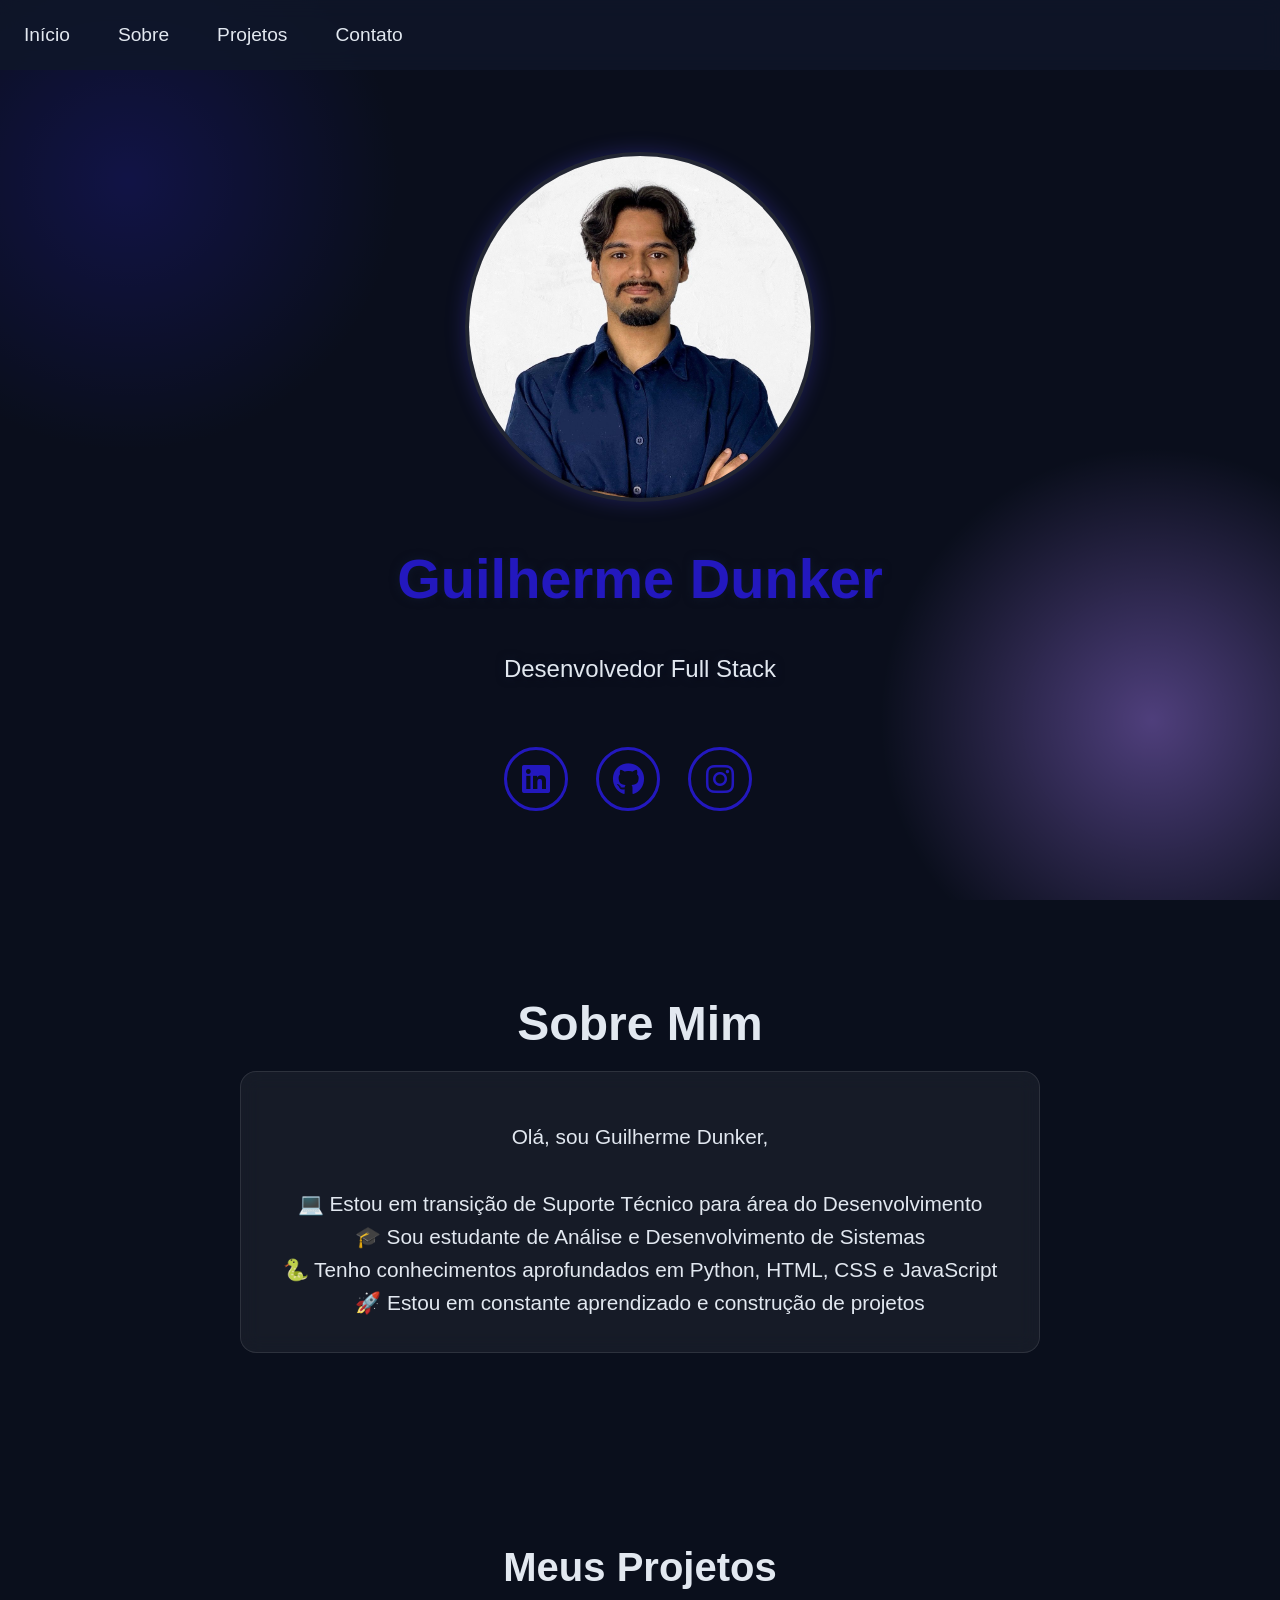
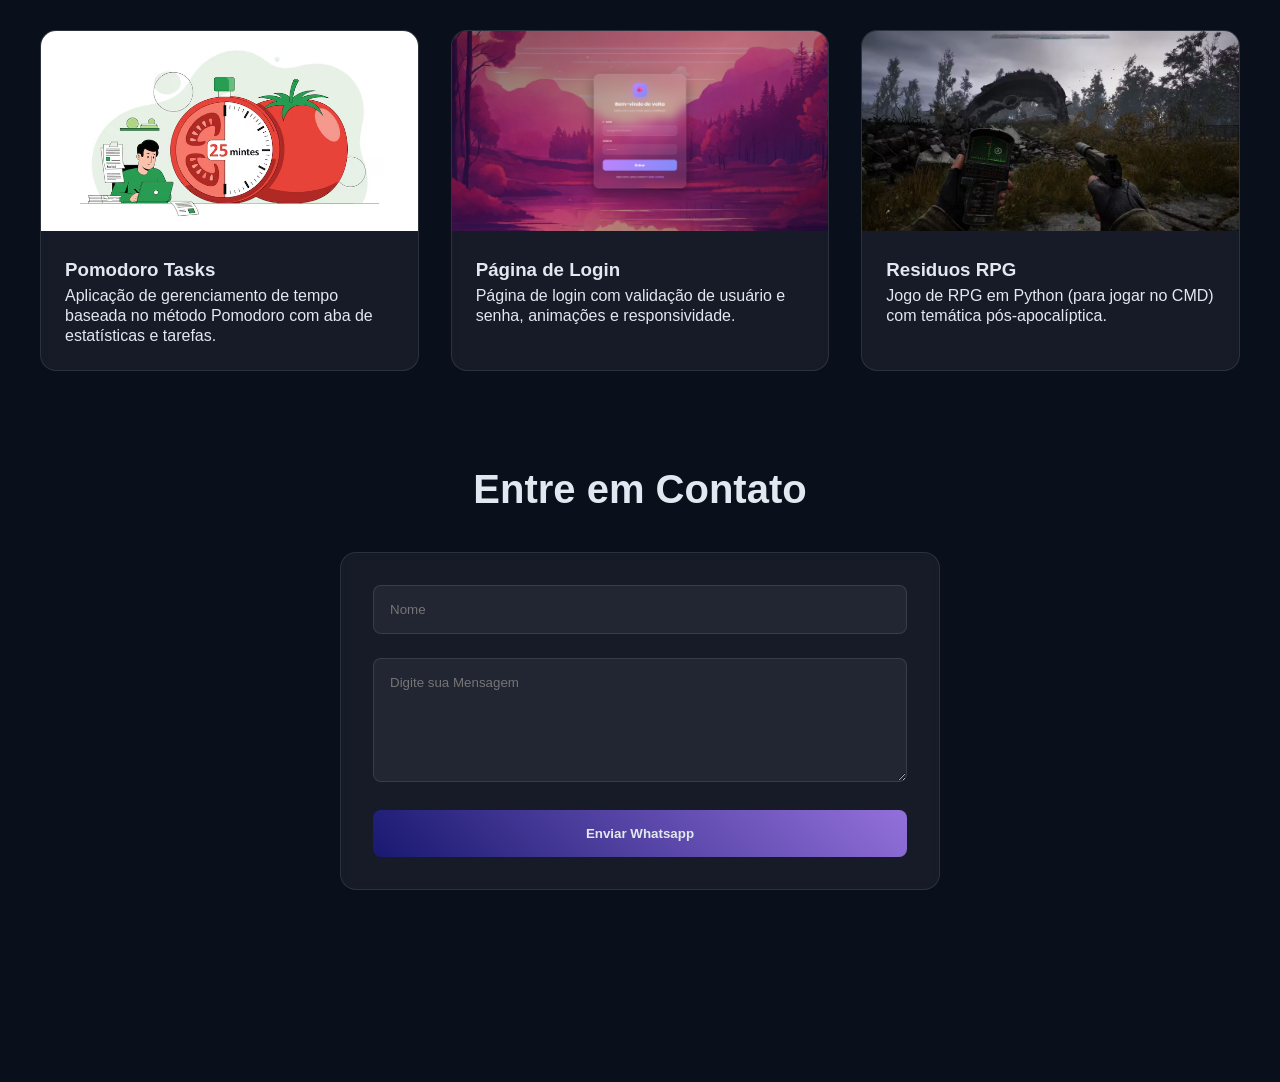
==== commit 15614478: "Correção rápida" ====
--- a/index.html
+++ b/index.html
@@ -68,7 +68,7 @@
       <h2 class="projetos-titulo">Meus Projetos</h2>
       <div class="projetos-caixa">
 
-        <div class="projetos-card">
+        <div class="projetos-card1">
           <a href="https://github.com/DunkerY/pomodoro_tasks" target="_blank" rel="noopener noreferrer"></a>
           <img src="./img/projeto1.jpg" alt="Projeto 1" class="projetos-imagem"/>
           <div class="caixa-textos-projeto">
@@ -76,7 +76,7 @@
             <p class="paragrafo-projetos">Aplicação de gerenciamento de tempo baseada no método Pomodoro com aba de estatísticas e tarefas.</p>
           </div>
         </div>
-        <div class="projetos-card">
+        <div class="projetos-card2">
           <a href="https://github.com/DunkerY/projeto_login" target="_blank" rel="noopener noreferrer"></a>
           <img src="./img/projeto2.jpg" alt="Projeto 2" class="projetos-imagem"/>
           <div class="caixa-textos-projeto">
@@ -84,7 +84,7 @@
             <p class="paragrafo-projetos">Página de login com validação de usuário e senha, animações e responsividade.</p>
           </div>
         </div>
-        <div class="projetos-card">
+        <div class="projetos-card3">
           <a href="https://github.com/DunkerY/residuos_rpg" target="_blank" rel="noopener noreferrer"></a>
           <img src="./img/projeto3.jpg" alt="Projeto 3" class="projetos-imagem"/>
           <div class="caixa-textos-projeto">
--- a/style.css
+++ b/style.css
@@ -69,6 +69,7 @@
 }
 
 .cabecalho {
+  padding-top: 110px;
   min-height: 100vh;
   display: flex;
   justify-content: center;
@@ -165,7 +166,15 @@
   margin-bottom: 40px;
 }
 
-.projetos-card:hover {
+.projetos-card1:hover {
+  box-shadow: 0 10px 20px rgba(79, 70, 229, 0.2);
+  transform: translateY(-10px) scale(1.03);
+}
+.projetos-card2:hover {
+  box-shadow: 0 10px 20px rgba(79, 70, 229, 0.2);
+  transform: translateY(-10px) scale(1.03);
+}
+.projetos-card3:hover {
   box-shadow: 0 10px 20px rgba(79, 70, 229, 0.2);
   transform: translateY(-10px) scale(1.03);
 }
@@ -187,7 +196,25 @@
   margin-bottom: 5px;
 }
 
-.projetos-card {
+.projetos-card1 {
+  background: rgba(255, 255, 255, 0.05);
+  border-radius: 16px;
+  backdrop-filter: blur(5px);
+  border: 1px solid var(--vidro);
+  overflow: hidden;
+  transition: all 0.5s ease;
+  cursor: pointer;
+}
+.projetos-card2 {
+  background: rgba(255, 255, 255, 0.05);
+  border-radius: 16px;
+  backdrop-filter: blur(5px);
+  border: 1px solid var(--vidro);
+  overflow: hidden;
+  transition: all 0.5s ease;
+  cursor: pointer;
+}
+.projetos-card3 {
   background: rgba(255, 255, 255, 0.05);
   border-radius: 16px;
   backdrop-filter: blur(5px);
@@ -285,3 +312,291 @@
     transform: translateY(-20px);
   }
 }
+
+* {
+  margin: 0;
+  padding: 0;
+  box-sizing: border-box;
+  font-family: Verdana, sans-serif;
+}
+
+html {
+  scroll-behavior: smooth;
+}
+
+:root {
+  --primaria: #191970;
+  --secundaria: #9370db;
+  --escuro: #0f172a;
+  --maisEscuro: #0a0f1c;
+  --claro: #e2e8f0;
+  --vidro: rgba(255, 255, 255, 0.1);
+}
+
+body {
+  background: var(--maisEscuro);
+  color: var(--claro);
+}
+
+.navegacao {
+  position: fixed;
+  top: 0;
+  left: 0;
+  width: 100%;
+  background: rgb(15, 23, 42, 0.8);
+  backdrop-filter: blur(10px);
+  z-index: 100;
+  display: flex;
+  justify-content: space-between;
+  align-items: center;
+  padding: 1.5rem;
+}
+
+.menu {
+  display: flex;
+  justify-content: center;
+  list-style: none;
+  gap: 3rem;
+}
+
+.menu-link {
+  text-decoration: none;
+  color: var(--claro);
+  font-size: 1.2rem;
+  font-weight: 500;
+  position: relative;
+  padding: 0.5rem 0;
+}
+
+.menu-link::after {
+  content: "";
+  position: absolute;
+  left: 0;
+  bottom: 0;
+  width: 0%;
+  height: 2px;
+  background: linear-gradient(90deg, var(--primaria), var(--secundaria));
+  transition: width 0.3s ease;
+}
+
+.menu-link:hover::after {
+  width: 100%;
+}
+
+.cabecalho {
+  min-height: 100vh;
+  display: flex;
+  justify-content: center;
+  align-items: center;
+  flex-direction: column;
+  gap: 1rem;
+}
+
+.foto-perfil {
+  width: 350px;
+  height: 350px;
+  box-shadow: 0 0 20px rgba(79, 70, 229, 0.3);
+  border-radius: 50%;
+  border: 4px solid var(--vidro);
+  animation: flutuar 5s ease-in-out infinite;
+}
+
+h1 {
+  font-size: 3.5rem;
+  color: #2318be;
+  font-weight: bold;
+  margin: 20px;
+  padding: 0.5rem;
+  border-radius: 8px;
+  text-shadow: var(--escuro) 0px 0px 10px;
+}
+
+.cabecalho-sub-titulo {
+  font-size: 1.5rem;
+  color: var(--claro);
+  font-weight: 500;
+  text-shadow: var(--escuro) 0px 0px 10px;
+}
+
+.social-icons a {
+  display: inline-flex;
+  justify-content: center;
+  align-items: center;
+  width: 4rem;
+  height: 4rem;
+  background-color: transparent;
+  border: 0.2rem solid #2318be;
+  font-size: 2rem;
+  border-radius: 50%;
+  margin: 3rem 1.5rem 3rem 0;
+  transition: 0.3s ease;
+  color: #2318be;
+  text-decoration: none;
+}
+
+.social-icons a:hover {
+  color: black;
+  transform: scale(1.3) translateY(-5px);
+  background-color: #2318be;
+  box-shadow: 0 0 25px #2318be;
+}
+.sobre {
+  padding: 6rem 2rem;
+}
+
+.sobre-titulo {
+  font-size: 3rem;
+  color: var(--claro);
+  font-weight: bold;
+  text-align: center;
+  margin-bottom: 20px;
+}
+
+.sobre-caixa {
+  padding: 2rem;
+  max-width: 800px;
+  margin: 0 auto;
+  border-radius: 16px;
+  border: 1px solid var(--vidro);
+  backdrop-filter: blur(10px);
+  background: rgba(255, 255, 255, 0.05);
+}
+
+.sobre-paragrafo {
+  text-align: center;
+  font-size: 1.3rem;
+  color: var(--claro);
+  line-height: 1.6;
+  margin-top: 1rem;
+}
+
+.projetos {
+  padding: 6rem 2rem;
+}
+
+.projetos-titulo {
+  text-align: center;
+  font-size: 2.5rem;
+  margin-bottom: 40px;
+}
+
+.projetos-card:hover {
+  box-shadow: 0 10px 20px rgba(79, 70, 229, 0.2);
+  transform: translateY(-10px) scale(1.03);
+}
+.projetos-caixa {
+  display: grid;
+  grid-template-columns: repeat(auto-fit, minmax(300px, 1fr));
+  gap: 2rem;
+  max-width: 1200px;
+  margin: 0 auto;
+}
+
+.projetos-imagem {
+  height: 200px;
+  width: 100%;
+  object-fit: cover;
+}
+
+.info-projetos {
+  margin-bottom: 5px;
+}
+
+.projetos-card {
+  background: rgba(255, 255, 255, 0.05);
+  border-radius: 16px;
+  backdrop-filter: blur(5px);
+  border: 1px solid var(--vidro);
+  overflow: hidden;
+  transition: all 0.5s ease;
+  cursor: pointer;
+}
+
+.paragrafo-projetos {
+  color: rgba (226, 232, 240, 0.8);
+  line-height: 1.25rem;
+}
+
+.caixa-textos-projeto {
+  padding: 1.5rem;
+}
+
+.contatos {
+  padding: 6rem 2rem;
+}
+
+.contatos-titulo {
+  text-align: center;
+  font-size: 2.5rem;
+  margin-bottom: 40px;
+}
+
+.formulario-contato {
+  max-width: 600px;
+  margin: 0 auto;
+  background: rgba(255, 255, 255, 0.05);
+  backdrop-filter: blur(5px);
+  padding: 2rem;
+  border: 1px solid var(--vidro);
+  border-radius: 16px;
+}
+
+.grupo-form {
+  margin-bottom: 1.5rem;
+}
+
+.campo-form {
+  width: 100%;
+  padding: 1rem;
+  background: rgba(255, 255, 255, 0.05);
+  border-radius: 8px;
+  color: var(--claro);
+  border: 1px solid var(--vidro);
+  outline: none;
+}
+
+.campo-form:focus {
+  border-color: var(--secundaria);
+  box-shadow: 0 0 10px rgba(79, 70, 229, 0.3);
+}
+
+.botao-form {
+  color: var(--claro);
+  background: linear-gradient(45deg, var(--primaria), var(--secundaria));
+  border: none;
+  border-radius: 8px;
+  padding: 1rem 2rem;
+  cursor: pointer;
+  font-weight: bold;
+  width: 100%;
+  transition: all 0.5 ease;
+}
+
+.botao-form:hover {
+  transform: translateY(-4px);
+  box-shadow: 0 5px 15px rgba(79, 70, 229, 0.4);
+}
+
+.particulas {
+  position: fixed;
+  top: 0;
+  left: 0;
+  width: 100%;
+  height: 100%;
+  z-index: -1;
+  opacity: 0.5;
+  background:
+    radial-gradient(circle at 10% 20%, var(--primaria) 0%, transparent 20%),
+    radial-gradient(circle at 90% 80%, var(--secundaria) 0%, transparent 20%),
+    var(--maisEscuro);
+}
+
+@keyframes flutuar {
+  0%,
+  100% {
+    transform: translateY(0);
+  }
+  50% {
+    transform: translateY(-20px);
+  }
+}
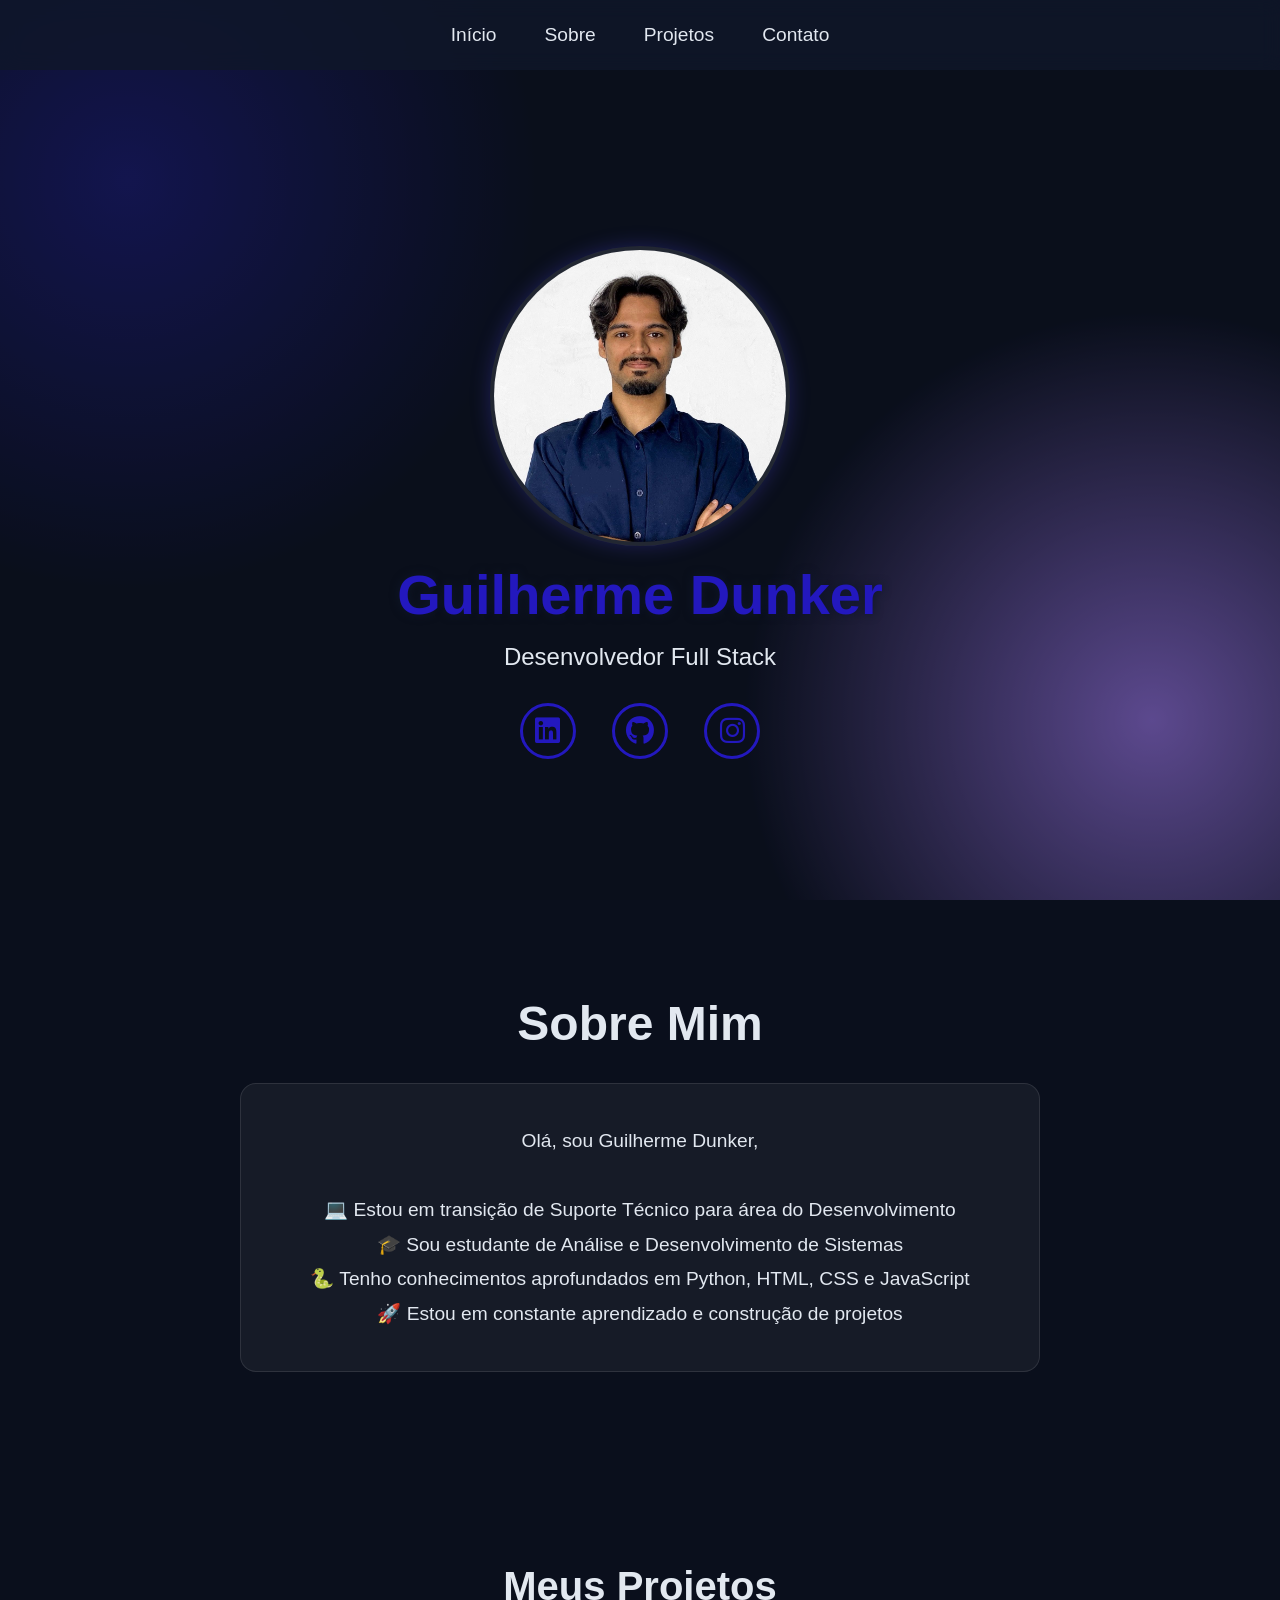
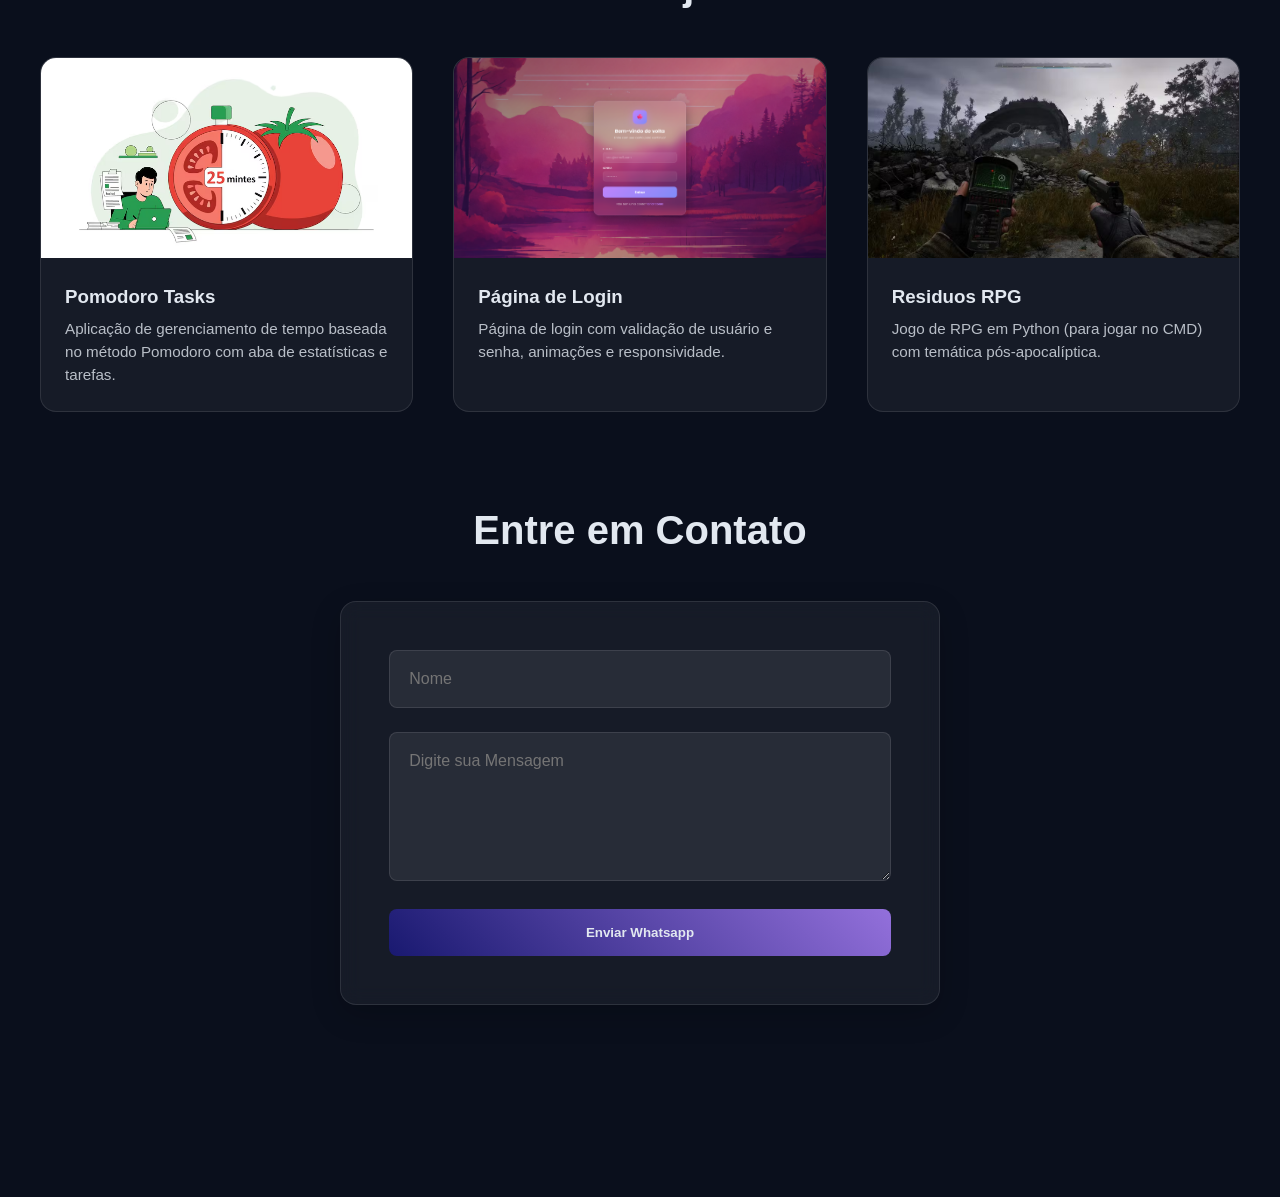
==== commit c3b5ec67: "Ajuste de duplicidade e hyperlink" ====
--- a/index.html
+++ b/index.html
@@ -69,27 +69,30 @@
       <div class="projetos-caixa">
 
         <div class="projetos-card1">
-          <a href="https://github.com/DunkerY/pomodoro_tasks" target="_blank" rel="noopener noreferrer"></a>
+          <a href="https://github.com/DunkerY/pomodoro_tasks" target="_blank" rel="noopener noreferrer">
           <img src="./img/projeto1.jpg" alt="Projeto 1" class="projetos-imagem"/>
           <div class="caixa-textos-projeto">
             <h3 class="info-projetos">Pomodoro Tasks</h3>
             <p class="paragrafo-projetos">Aplicação de gerenciamento de tempo baseada no método Pomodoro com aba de estatísticas e tarefas.</p>
+            </a>
           </div>
         </div>
         <div class="projetos-card2">
-          <a href="https://github.com/DunkerY/projeto_login" target="_blank" rel="noopener noreferrer"></a>
+          <a href="https://github.com/DunkerY/projeto_login" target="_blank" rel="noopener noreferrer">
           <img src="./img/projeto2.jpg" alt="Projeto 2" class="projetos-imagem"/>
           <div class="caixa-textos-projeto">
             <h3 class="info-projetos">Página de Login</h3>
             <p class="paragrafo-projetos">Página de login com validação de usuário e senha, animações e responsividade.</p>
+            </a>
           </div>
         </div>
         <div class="projetos-card3">
-          <a href="https://github.com/DunkerY/residuos_rpg" target="_blank" rel="noopener noreferrer"></a>
+          <a href="https://github.com/DunkerY/residuos_rpg" target="_blank" rel="noopener noreferrer">
           <img src="./img/projeto3.jpg" alt="Projeto 3" class="projetos-imagem"/>
           <div class="caixa-textos-projeto">
             <h3 class="info-projetos">Residuos RPG</h3>
             <p class="paragrafo-projetos">Jogo de RPG em Python (para jogar no CMD) com temática pós-apocalíptica.</p>
+            </a>
           </div>
         </div>
       </div>
--- a/style.css
+++ b/style.css
@@ -21,6 +21,7 @@
 body {
   background: var(--maisEscuro);
   color: var(--claro);
+  overflow-x: hidden;
 }
 
 .navegacao {
@@ -28,18 +29,17 @@
   top: 0;
   left: 0;
   width: 100%;
-  background: rgb(15, 23, 42, 0.8);
+  background: rgba(15, 23, 42, 0.8);
   backdrop-filter: blur(10px);
   z-index: 100;
   display: flex;
-  justify-content: space-between;
+  justify-content: center;
   align-items: center;
   padding: 1.5rem;
 }
 
 .menu {
   display: flex;
-  justify-content: center;
   list-style: none;
   gap: 3rem;
 }
@@ -69,7 +69,7 @@
 }
 
 .cabecalho {
-  padding-top: 110px;
+  padding-top: 120px;
   min-height: 100vh;
   display: flex;
   justify-content: center;
@@ -79,8 +79,9 @@
 }
 
 .foto-perfil {
-  width: 350px;
-  height: 350px;
+  width: 300px;
+  height: 300px;
+  object-fit: cover;
   box-shadow: 0 0 20px rgba(79, 70, 229, 0.3);
   border-radius: 50%;
   border: 4px solid var(--vidro);
@@ -91,9 +92,7 @@
   font-size: 3.5rem;
   color: #2318be;
   font-weight: bold;
-  margin: 20px;
-  padding: 0.5rem;
-  border-radius: 8px;
+  text-align: center;
   text-shadow: var(--escuro) 0px 0px 10px;
 }
 
@@ -101,59 +100,53 @@
   font-size: 1.5rem;
   color: var(--claro);
   font-weight: 500;
-  text-shadow: var(--escuro) 0px 0px 10px;
 }
 
 .social-icons a {
   display: inline-flex;
   justify-content: center;
   align-items: center;
-  width: 4rem;
-  height: 4rem;
-  background-color: transparent;
+  width: 3.5rem;
+  height: 3.5rem;
   border: 0.2rem solid #2318be;
-  font-size: 2rem;
+  font-size: 1.8rem;
   border-radius: 50%;
-  margin: 3rem 1.5rem 3rem 0;
+  margin: 1rem;
   transition: 0.3s ease;
   color: #2318be;
   text-decoration: none;
 }
 
 .social-icons a:hover {
-  color: black;
-  transform: scale(1.3) translateY(-5px);
+  color: white;
+  transform: scale(1.2) translateY(-5px);
   background-color: #2318be;
-  box-shadow: 0 0 25px #2318be;
-}
+  box-shadow: 0 0 20px #2318be;
+}
+
 .sobre {
   padding: 6rem 2rem;
 }
 
 .sobre-titulo {
   font-size: 3rem;
-  color: var(--claro);
-  font-weight: bold;
-  text-align: center;
-  margin-bottom: 20px;
+  text-align: center;
+  margin-bottom: 2rem;
 }
 
 .sobre-caixa {
-  padding: 2rem;
+  padding: 2.5rem;
   max-width: 800px;
   margin: 0 auto;
   border-radius: 16px;
   border: 1px solid var(--vidro);
-  backdrop-filter: blur(10px);
   background: rgba(255, 255, 255, 0.05);
 }
 
 .sobre-paragrafo {
   text-align: center;
-  font-size: 1.3rem;
-  color: var(--claro);
-  line-height: 1.6;
-  margin-top: 1rem;
+  font-size: 1.2rem;
+  line-height: 1.8;
 }
 
 .projetos {
@@ -163,94 +156,89 @@
 .projetos-titulo {
   text-align: center;
   font-size: 2.5rem;
-  margin-bottom: 40px;
-}
-
-.projetos-card1:hover {
-  box-shadow: 0 10px 20px rgba(79, 70, 229, 0.2);
-  transform: translateY(-10px) scale(1.03);
-}
-.projetos-card2:hover {
-  box-shadow: 0 10px 20px rgba(79, 70, 229, 0.2);
-  transform: translateY(-10px) scale(1.03);
-}
-.projetos-card3:hover {
-  box-shadow: 0 10px 20px rgba(79, 70, 229, 0.2);
-  transform: translateY(-10px) scale(1.03);
-}
+  margin-bottom: 3rem;
+}
+
 .projetos-caixa {
   display: grid;
   grid-template-columns: repeat(auto-fit, minmax(300px, 1fr));
-  gap: 2rem;
+  gap: 2.5rem;
   max-width: 1200px;
   margin: 0 auto;
 }
 
-.projetos-imagem {
-  height: 200px;
-  width: 100%;
-  object-fit: cover;
-}
-
-.info-projetos {
-  margin-bottom: 5px;
-}
-
-.projetos-card1 {
-  background: rgba(255, 255, 255, 0.05);
-  border-radius: 16px;
-  backdrop-filter: blur(5px);
-  border: 1px solid var(--vidro);
-  overflow: hidden;
-  transition: all 0.5s ease;
-  cursor: pointer;
-}
-.projetos-card2 {
-  background: rgba(255, 255, 255, 0.05);
-  border-radius: 16px;
-  backdrop-filter: blur(5px);
-  border: 1px solid var(--vidro);
-  overflow: hidden;
-  transition: all 0.5s ease;
-  cursor: pointer;
-}
+.projetos-caixa a {
+  text-decoration: none;
+  color: inherit;
+  display: block;
+}
+
+.projetos-card1,
+.projetos-card2,
 .projetos-card3 {
   background: rgba(255, 255, 255, 0.05);
   border-radius: 16px;
-  backdrop-filter: blur(5px);
   border: 1px solid var(--vidro);
   overflow: hidden;
-  transition: all 0.5s ease;
-  cursor: pointer;
-}
-
-.paragrafo-projetos {
-  color: rgba (226, 232, 240, 0.8);
-  line-height: 1.25rem;
+  transition:
+    transform 0.4s ease,
+    box-shadow 0.4s ease;
+}
+
+.projetos-card1:hover,
+.projetos-card2:hover,
+.projetos-card3:hover {
+  transform: translateY(-10px);
+  box-shadow: 0 10px 30px rgba(79, 70, 229, 0.3);
+  background: rgba(255, 255, 255, 0.08);
+}
+
+.projetos-imagem {
+  height: 200px;
+  width: 100%;
+  object-fit: cover;
 }
 
 .caixa-textos-projeto {
   padding: 1.5rem;
 }
 
+.info-projetos {
+  margin-bottom: 10px;
+  color: var(--claro);
+}
+
+.paragrafo-projetos {
+  color: rgba(226, 232, 240, 0.8);
+  font-size: 0.95rem;
+  line-height: 1.5;
+}
+
 .contatos {
   padding: 6rem 2rem;
+  display: flex;
+  flex-direction: column;
+  align-items: center;
 }
 
 .contatos-titulo {
   text-align: center;
   font-size: 2.5rem;
-  margin-bottom: 40px;
+  margin-bottom: 3rem;
+  color: var(--claro);
+  width: 100%;
 }
 
 .formulario-contato {
+  width: 100%;
   max-width: 600px;
   margin: 0 auto;
   background: rgba(255, 255, 255, 0.05);
-  backdrop-filter: blur(5px);
-  padding: 2rem;
+  backdrop-filter: blur(10px);
+  padding: 3rem;
   border: 1px solid var(--vidro);
   border-radius: 16px;
+  box-shadow: 0 10px 30px rgba(0, 0, 0, 0.2);
 }
 
 .grupo-form {
@@ -259,17 +247,20 @@
 
 .campo-form {
   width: 100%;
-  padding: 1rem;
-  background: rgba(255, 255, 255, 0.05);
+  padding: 1.2rem;
+  background: rgba(255, 255, 255, 0.08);
   border-radius: 8px;
   color: var(--claro);
   border: 1px solid var(--vidro);
   outline: none;
+  font-size: 1rem;
+  transition: all 0.3s ease;
 }
 
 .campo-form:focus {
   border-color: var(--secundaria);
-  box-shadow: 0 0 10px rgba(79, 70, 229, 0.3);
+  background: rgba(255, 255, 255, 0.15);
+  box-shadow: 0 0 15px rgba(147, 112, 219, 0.2);
 }
 
 .botao-form {
@@ -277,16 +268,16 @@
   background: linear-gradient(45deg, var(--primaria), var(--secundaria));
   border: none;
   border-radius: 8px;
-  padding: 1rem 2rem;
+  padding: 1rem;
   cursor: pointer;
   font-weight: bold;
   width: 100%;
-  transition: all 0.5 ease;
+  transition: 0.3s;
 }
 
 .botao-form:hover {
-  transform: translateY(-4px);
-  box-shadow: 0 5px 15px rgba(79, 70, 229, 0.4);
+  filter: brightness(1.2);
+  transform: translateY(-3px);
 }
 
 .particulas {
@@ -296,11 +287,11 @@
   width: 100%;
   height: 100%;
   z-index: -1;
-  opacity: 0.5;
   background:
-    radial-gradient(circle at 10% 20%, var(--primaria) 0%, transparent 20%),
-    radial-gradient(circle at 90% 80%, var(--secundaria) 0%, transparent 20%),
+    radial-gradient(circle at 10% 20%, var(--primaria) 0%, transparent 30%),
+    radial-gradient(circle at 90% 80%, var(--secundaria) 0%, transparent 30%),
     var(--maisEscuro);
+  opacity: 0.6;
 }
 
 @keyframes flutuar {
@@ -309,294 +300,6 @@
     transform: translateY(0);
   }
   50% {
-    transform: translateY(-20px);
+    transform: translateY(-15px);
   }
 }
-
-* {
-  margin: 0;
-  padding: 0;
-  box-sizing: border-box;
-  font-family: Verdana, sans-serif;
-}
-
-html {
-  scroll-behavior: smooth;
-}
-
-:root {
-  --primaria: #191970;
-  --secundaria: #9370db;
-  --escuro: #0f172a;
-  --maisEscuro: #0a0f1c;
-  --claro: #e2e8f0;
-  --vidro: rgba(255, 255, 255, 0.1);
-}
-
-body {
-  background: var(--maisEscuro);
-  color: var(--claro);
-}
-
-.navegacao {
-  position: fixed;
-  top: 0;
-  left: 0;
-  width: 100%;
-  background: rgb(15, 23, 42, 0.8);
-  backdrop-filter: blur(10px);
-  z-index: 100;
-  display: flex;
-  justify-content: space-between;
-  align-items: center;
-  padding: 1.5rem;
-}
-
-.menu {
-  display: flex;
-  justify-content: center;
-  list-style: none;
-  gap: 3rem;
-}
-
-.menu-link {
-  text-decoration: none;
-  color: var(--claro);
-  font-size: 1.2rem;
-  font-weight: 500;
-  position: relative;
-  padding: 0.5rem 0;
-}
-
-.menu-link::after {
-  content: "";
-  position: absolute;
-  left: 0;
-  bottom: 0;
-  width: 0%;
-  height: 2px;
-  background: linear-gradient(90deg, var(--primaria), var(--secundaria));
-  transition: width 0.3s ease;
-}
-
-.menu-link:hover::after {
-  width: 100%;
-}
-
-.cabecalho {
-  min-height: 100vh;
-  display: flex;
-  justify-content: center;
-  align-items: center;
-  flex-direction: column;
-  gap: 1rem;
-}
-
-.foto-perfil {
-  width: 350px;
-  height: 350px;
-  box-shadow: 0 0 20px rgba(79, 70, 229, 0.3);
-  border-radius: 50%;
-  border: 4px solid var(--vidro);
-  animation: flutuar 5s ease-in-out infinite;
-}
-
-h1 {
-  font-size: 3.5rem;
-  color: #2318be;
-  font-weight: bold;
-  margin: 20px;
-  padding: 0.5rem;
-  border-radius: 8px;
-  text-shadow: var(--escuro) 0px 0px 10px;
-}
-
-.cabecalho-sub-titulo {
-  font-size: 1.5rem;
-  color: var(--claro);
-  font-weight: 500;
-  text-shadow: var(--escuro) 0px 0px 10px;
-}
-
-.social-icons a {
-  display: inline-flex;
-  justify-content: center;
-  align-items: center;
-  width: 4rem;
-  height: 4rem;
-  background-color: transparent;
-  border: 0.2rem solid #2318be;
-  font-size: 2rem;
-  border-radius: 50%;
-  margin: 3rem 1.5rem 3rem 0;
-  transition: 0.3s ease;
-  color: #2318be;
-  text-decoration: none;
-}
-
-.social-icons a:hover {
-  color: black;
-  transform: scale(1.3) translateY(-5px);
-  background-color: #2318be;
-  box-shadow: 0 0 25px #2318be;
-}
-.sobre {
-  padding: 6rem 2rem;
-}
-
-.sobre-titulo {
-  font-size: 3rem;
-  color: var(--claro);
-  font-weight: bold;
-  text-align: center;
-  margin-bottom: 20px;
-}
-
-.sobre-caixa {
-  padding: 2rem;
-  max-width: 800px;
-  margin: 0 auto;
-  border-radius: 16px;
-  border: 1px solid var(--vidro);
-  backdrop-filter: blur(10px);
-  background: rgba(255, 255, 255, 0.05);
-}
-
-.sobre-paragrafo {
-  text-align: center;
-  font-size: 1.3rem;
-  color: var(--claro);
-  line-height: 1.6;
-  margin-top: 1rem;
-}
-
-.projetos {
-  padding: 6rem 2rem;
-}
-
-.projetos-titulo {
-  text-align: center;
-  font-size: 2.5rem;
-  margin-bottom: 40px;
-}
-
-.projetos-card:hover {
-  box-shadow: 0 10px 20px rgba(79, 70, 229, 0.2);
-  transform: translateY(-10px) scale(1.03);
-}
-.projetos-caixa {
-  display: grid;
-  grid-template-columns: repeat(auto-fit, minmax(300px, 1fr));
-  gap: 2rem;
-  max-width: 1200px;
-  margin: 0 auto;
-}
-
-.projetos-imagem {
-  height: 200px;
-  width: 100%;
-  object-fit: cover;
-}
-
-.info-projetos {
-  margin-bottom: 5px;
-}
-
-.projetos-card {
-  background: rgba(255, 255, 255, 0.05);
-  border-radius: 16px;
-  backdrop-filter: blur(5px);
-  border: 1px solid var(--vidro);
-  overflow: hidden;
-  transition: all 0.5s ease;
-  cursor: pointer;
-}
-
-.paragrafo-projetos {
-  color: rgba (226, 232, 240, 0.8);
-  line-height: 1.25rem;
-}
-
-.caixa-textos-projeto {
-  padding: 1.5rem;
-}
-
-.contatos {
-  padding: 6rem 2rem;
-}
-
-.contatos-titulo {
-  text-align: center;
-  font-size: 2.5rem;
-  margin-bottom: 40px;
-}
-
-.formulario-contato {
-  max-width: 600px;
-  margin: 0 auto;
-  background: rgba(255, 255, 255, 0.05);
-  backdrop-filter: blur(5px);
-  padding: 2rem;
-  border: 1px solid var(--vidro);
-  border-radius: 16px;
-}
-
-.grupo-form {
-  margin-bottom: 1.5rem;
-}
-
-.campo-form {
-  width: 100%;
-  padding: 1rem;
-  background: rgba(255, 255, 255, 0.05);
-  border-radius: 8px;
-  color: var(--claro);
-  border: 1px solid var(--vidro);
-  outline: none;
-}
-
-.campo-form:focus {
-  border-color: var(--secundaria);
-  box-shadow: 0 0 10px rgba(79, 70, 229, 0.3);
-}
-
-.botao-form {
-  color: var(--claro);
-  background: linear-gradient(45deg, var(--primaria), var(--secundaria));
-  border: none;
-  border-radius: 8px;
-  padding: 1rem 2rem;
-  cursor: pointer;
-  font-weight: bold;
-  width: 100%;
-  transition: all 0.5 ease;
-}
-
-.botao-form:hover {
-  transform: translateY(-4px);
-  box-shadow: 0 5px 15px rgba(79, 70, 229, 0.4);
-}
-
-.particulas {
-  position: fixed;
-  top: 0;
-  left: 0;
-  width: 100%;
-  height: 100%;
-  z-index: -1;
-  opacity: 0.5;
-  background:
-    radial-gradient(circle at 10% 20%, var(--primaria) 0%, transparent 20%),
-    radial-gradient(circle at 90% 80%, var(--secundaria) 0%, transparent 20%),
-    var(--maisEscuro);
-}
-
-@keyframes flutuar {
-  0%,
-  100% {
-    transform: translateY(0);
-  }
-  50% {
-    transform: translateY(-20px);
-  }
-}
